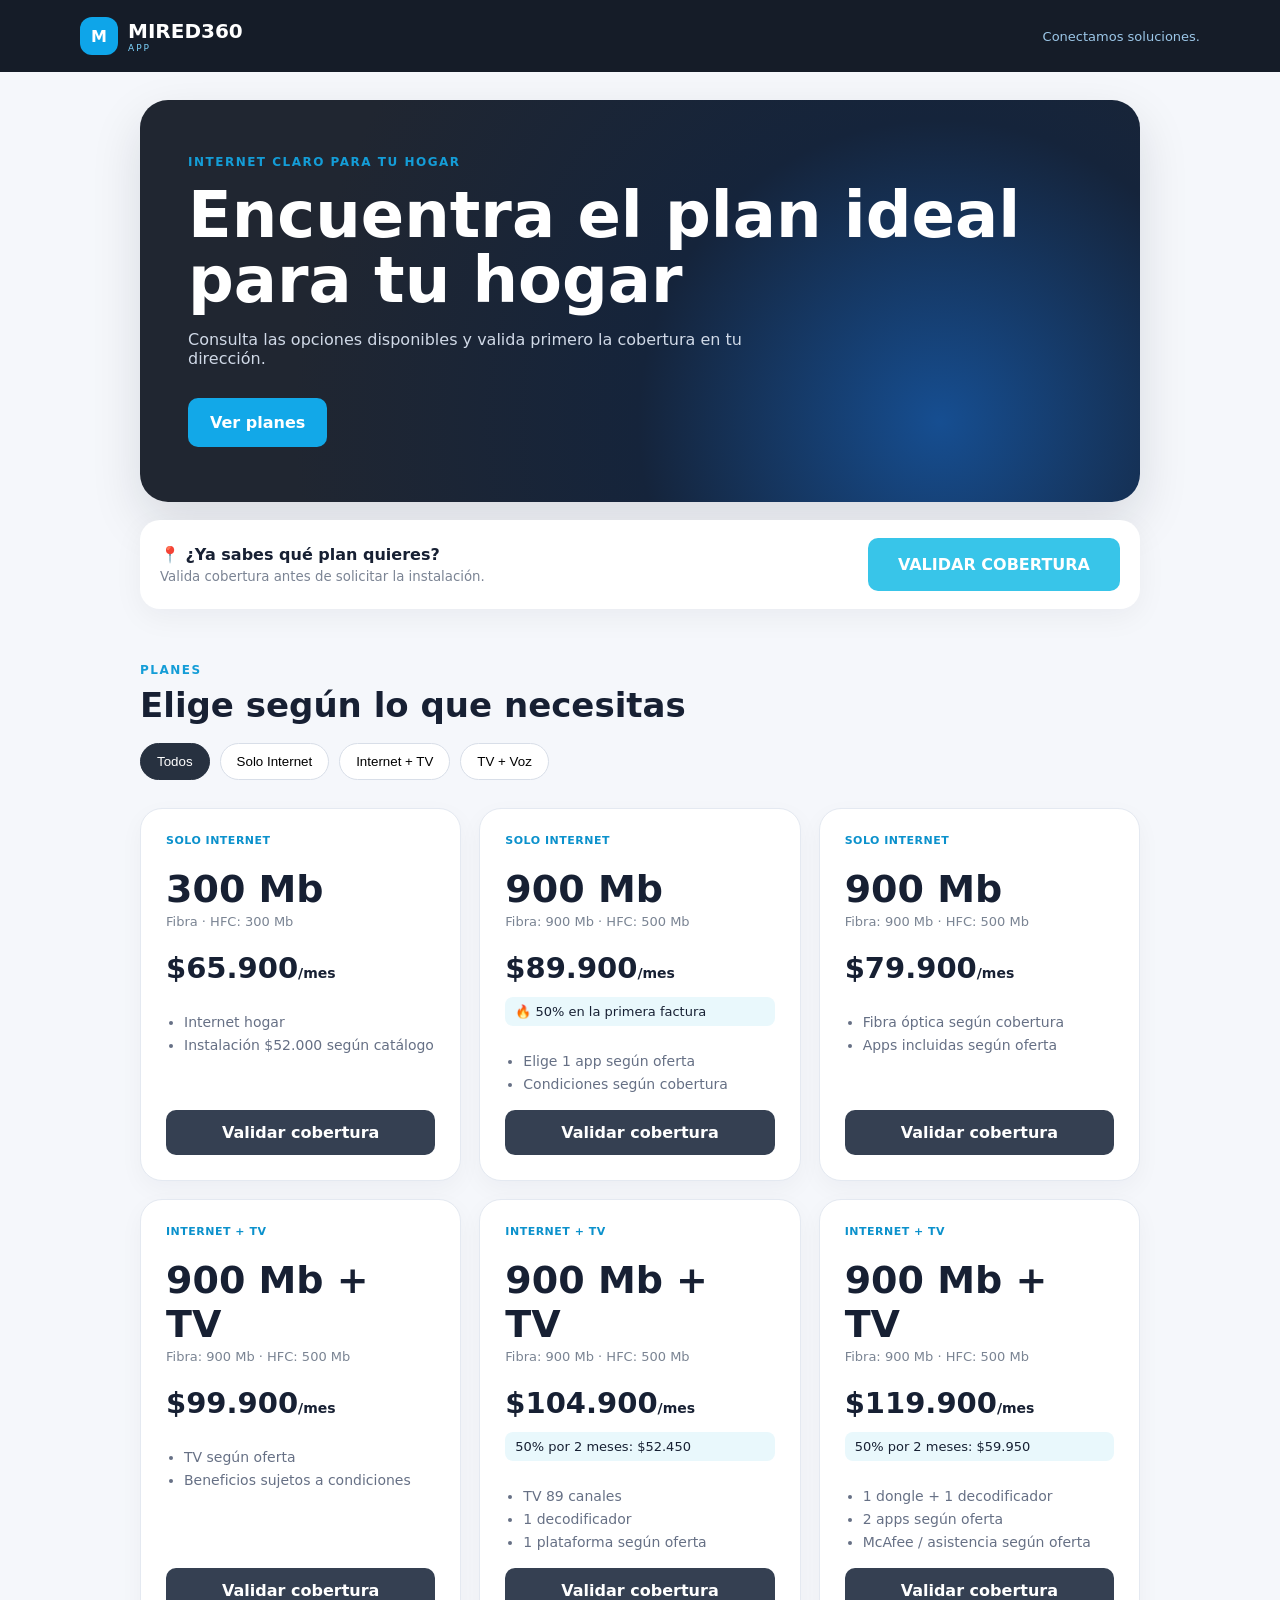
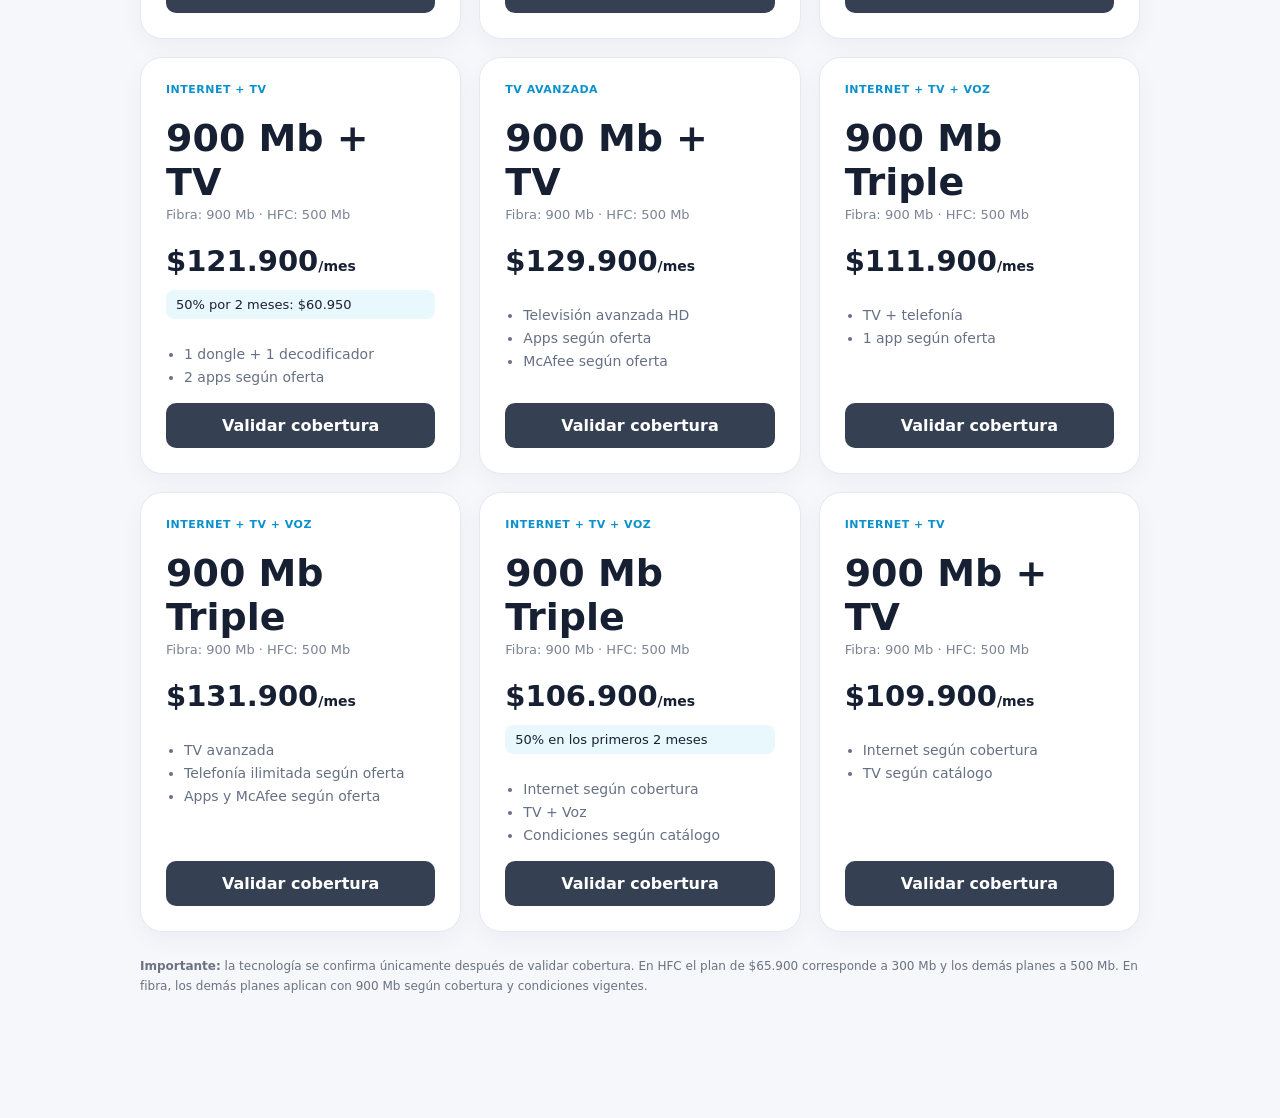
==== index.html @ b9bedb7b "Add files via upload" ====
<!doctype html>
<html lang="es">
<head>
<meta charset="utf-8">
<meta name="viewport" content="width=device-width,initial-scale=1,viewport-fit=cover">
<meta name="theme-color" content="#111827">
<title>MIRED360 APP</title>
<link rel="manifest" href="manifest.webmanifest">
<link rel="apple-touch-icon" href="icon-192.png">
<link rel="stylesheet" href="styles.css">
</head>
<body>
<header class="topbar">
  <div class="brand"><span class="logo">M</span><div><b>MIRED360</b><small>APP</small></div></div>
  <span>Conectamos soluciones.</span>
</header>

<main>
<section class="hero">
  <div class="eyebrow">INTERNET CLARO PARA TU HOGAR</div>
  <h1>Encuentra el plan ideal<br>para tu hogar</h1>
  <p>Consulta las opciones disponibles y valida primero la cobertura en tu dirección.</p>
  <a class="primary" href="#planes">Ver planes</a>
</section>

<section class="coverage">
  <div><b>📍 ¿Ya sabes qué plan quieres?</b><small>Valida cobertura antes de solicitar la instalación.</small></div>
  <a class="cyan" href="https://wa.me/573229432085?text=Hola%20MIRED360,%20quiero%20validar%20cobertura%20de%20Internet." target="_blank">VALIDAR COBERTURA</a>
</section>

<section id="planes" class="section">
  <div class="eyebrow">PLANES</div>
  <h2>Elige según lo que necesitas</h2>
  <div class="filters">
    <button class="active" data-filter="all">Todos</button>
    <button data-filter="internet">Solo Internet</button>
    <button data-filter="tv">Internet + TV</button>
    <button data-filter="triple">TV + Voz</button>
  </div>
  <div id="cards" class="cards"></div>
  <p class="note"><b>Importante:</b> la tecnología se confirma únicamente después de validar cobertura. En HFC el plan de $65.900 corresponde a 300 Mb y los demás planes a 500 Mb. En fibra, los demás planes aplican con 900 Mb según cobertura y condiciones vigentes.</p>
</section>
</main>

<div id="installBar" class="installbar hidden">
  <span>📲 Instala MIRED360 en tu celular</span>
  <button id="installBtn">Instalar APP</button>
</div>

<script src="app.js"></script>
</body>
</html>
---- styles.css ----
*{box-sizing:border-box}html{scroll-behavior:smooth}body{margin:0;font-family:Inter,system-ui,-apple-system,Segoe UI,Arial,sans-serif;background:#f5f7fb;color:#172033}
.topbar{height:72px;padding:0 max(22px,calc((100% - 1120px)/2));display:flex;align-items:center;justify-content:space-between;background:#151c28;color:#fff;position:sticky;top:0;z-index:10}
.brand{display:flex;align-items:center;gap:10px}.brand b{display:block;font-size:20px}.brand small{display:block;color:#7dd3fc;font-size:9px;letter-spacing:2px}.logo{display:grid;place-items:center;width:38px;height:38px;border-radius:12px;background:#0ea5e9;font-weight:900}
.topbar>span{font-size:13px;color:#9cc7e8}.hero{max-width:1000px;margin:28px auto 18px;padding:55px 48px;border-radius:28px;background:radial-gradient(circle at 80% 80%,#164e91 0,#15243b 35%,#202631 75%);color:#fff;box-shadow:0 20px 50px #0f172a20}
.eyebrow{font-size:12px;letter-spacing:1.5px;font-weight:900;color:#149dd7}.hero h1{font-size:clamp(38px,6vw,64px);line-height:1.02;margin:14px 0}.hero p{max-width:560px;color:#d0d9e7}.primary,.cyan,.plan a{text-decoration:none;font-weight:800;border-radius:10px;display:inline-flex;align-items:center;justify-content:center}
.primary{background:#12a8e8;color:white;padding:15px 22px;margin-top:14px}.coverage{max-width:1000px;margin:0 auto 30px;padding:18px 20px;background:#fff;border-radius:20px;display:flex;align-items:center;justify-content:space-between;box-shadow:0 8px 30px #0f172a0d}.coverage small{display:block;margin-top:5px;color:#7b8494}.cyan{background:#38c5e9;color:white;padding:17px 30px}
.section{max-width:1060px;margin:auto;padding:24px 30px 110px}.section h2{font-size:34px;margin:8px 0 18px}.filters{display:flex;gap:10px;flex-wrap:wrap;margin-bottom:28px}.filters button{border:1px solid #d8dee8;background:white;padding:10px 16px;border-radius:22px;cursor:pointer}.filters button.active{background:#273140;color:white;border-color:#273140}
.cards{display:grid;grid-template-columns:repeat(3,1fr);gap:18px}.plan{background:white;border:1px solid #e4e9f1;border-radius:22px;padding:25px;display:flex;flex-direction:column;min-height:340px;box-shadow:0 8px 25px #0f172a0a}.badge{font-size:11px;font-weight:900;color:#0b91cc;letter-spacing:.5px}.plan h3{font-size:38px;margin:20px 0 3px}.tech{color:#7a8493;font-size:13px}.price{font-size:29px;font-weight:900;margin:22px 0 12px}.price small{font-size:14px}.promo{background:#e9f8fc;border-radius:8px;padding:7px 10px;font-size:13px;margin-bottom:10px}.plan ul{padding-left:18px;color:#667085;line-height:1.65;font-size:14px;flex:1}.plan a{background:#354052;color:#fff;padding:13px;width:100%}.note{font-size:12px;color:#6b7280;line-height:1.6;margin-top:25px}
.installbar{position:fixed;left:50%;bottom:18px;transform:translateX(-50%);width:min(94%,650px);background:#111827;color:#fff;padding:12px 14px;border-radius:16px;display:flex;justify-content:space-between;align-items:center;gap:12px;box-shadow:0 15px 40px #0004;z-index:20}.installbar button{background:#12a8e8;color:white;border:0;border-radius:10px;padding:11px 16px;font-weight:800}.hidden{display:none}
@media(max-width:800px){.topbar{padding:0 16px}.topbar>span{display:none}.hero{margin:16px;border-radius:22px;padding:38px 24px}.coverage{margin:0 16px 20px;align-items:stretch;gap:15px;flex-direction:column}.section{padding:20px 16px 100px}.cards{grid-template-columns:1fr}.section h2{font-size:28px}.plan{min-height:auto}}
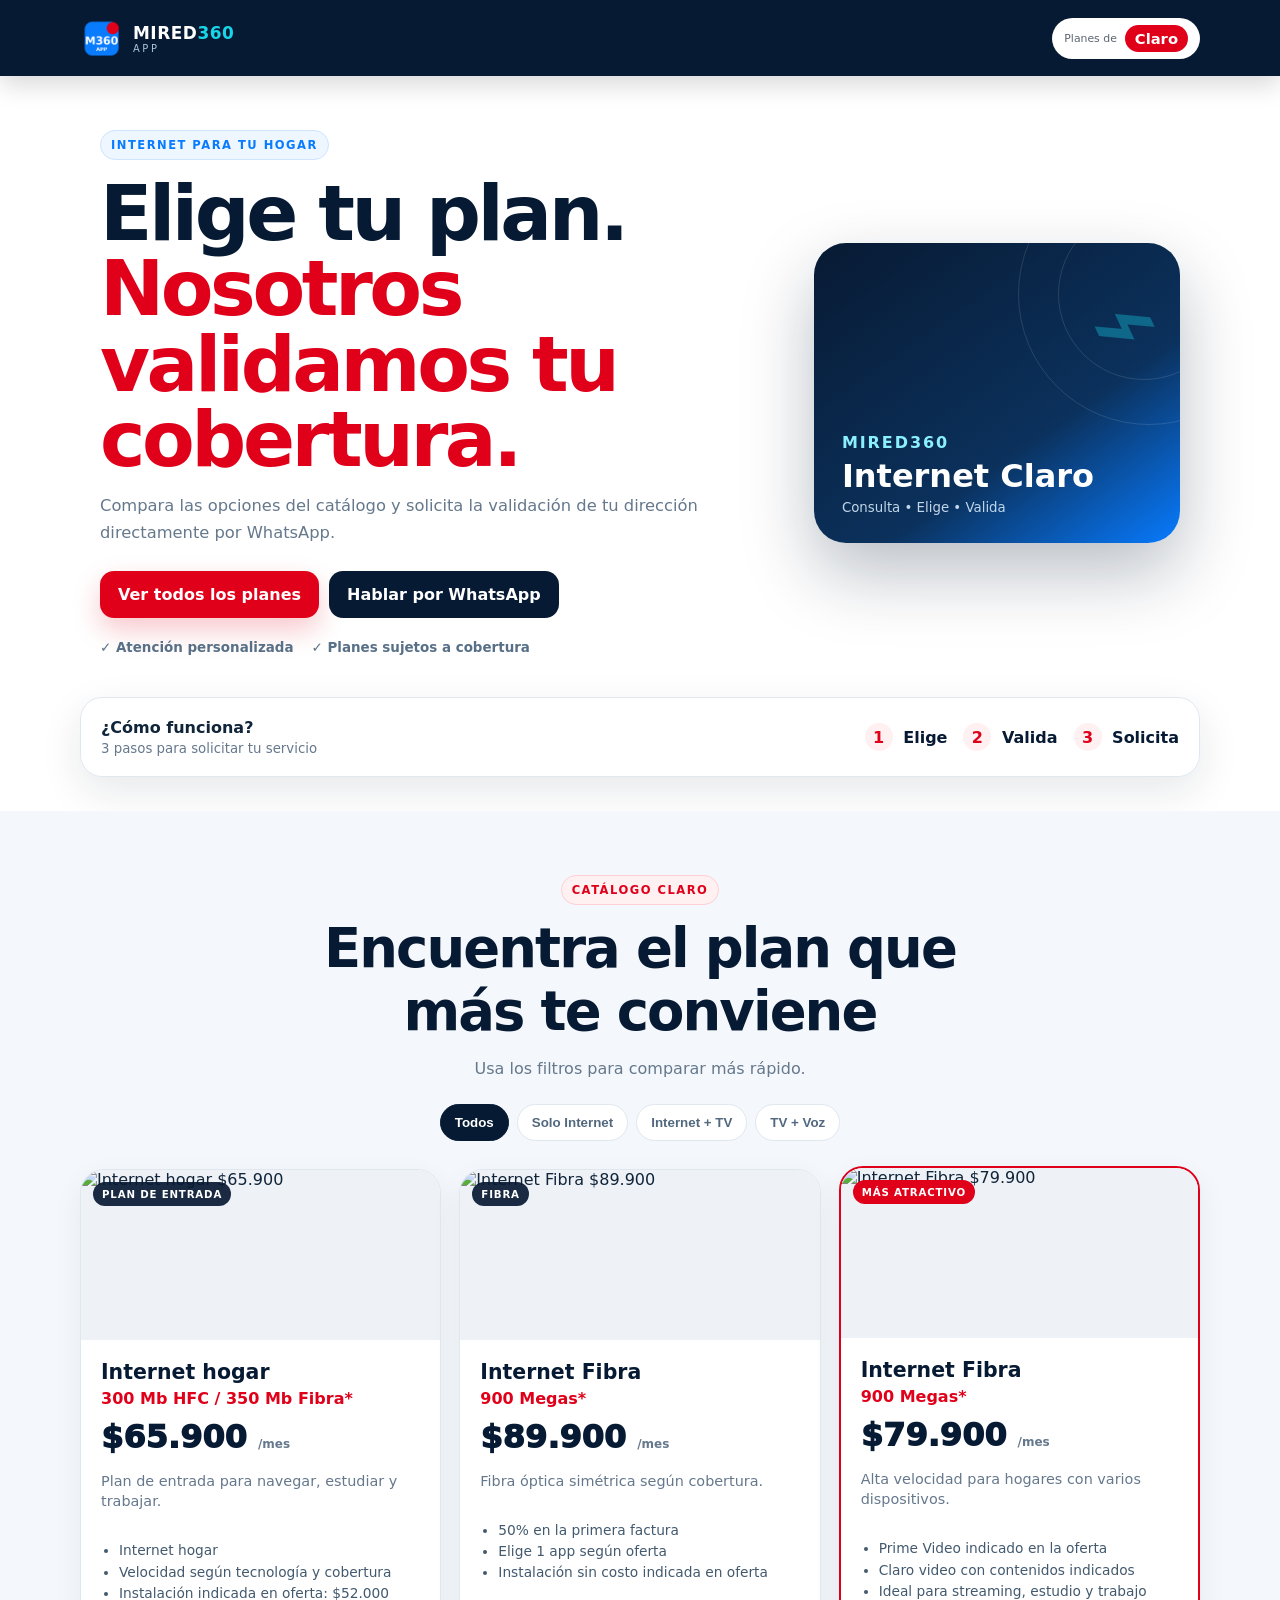
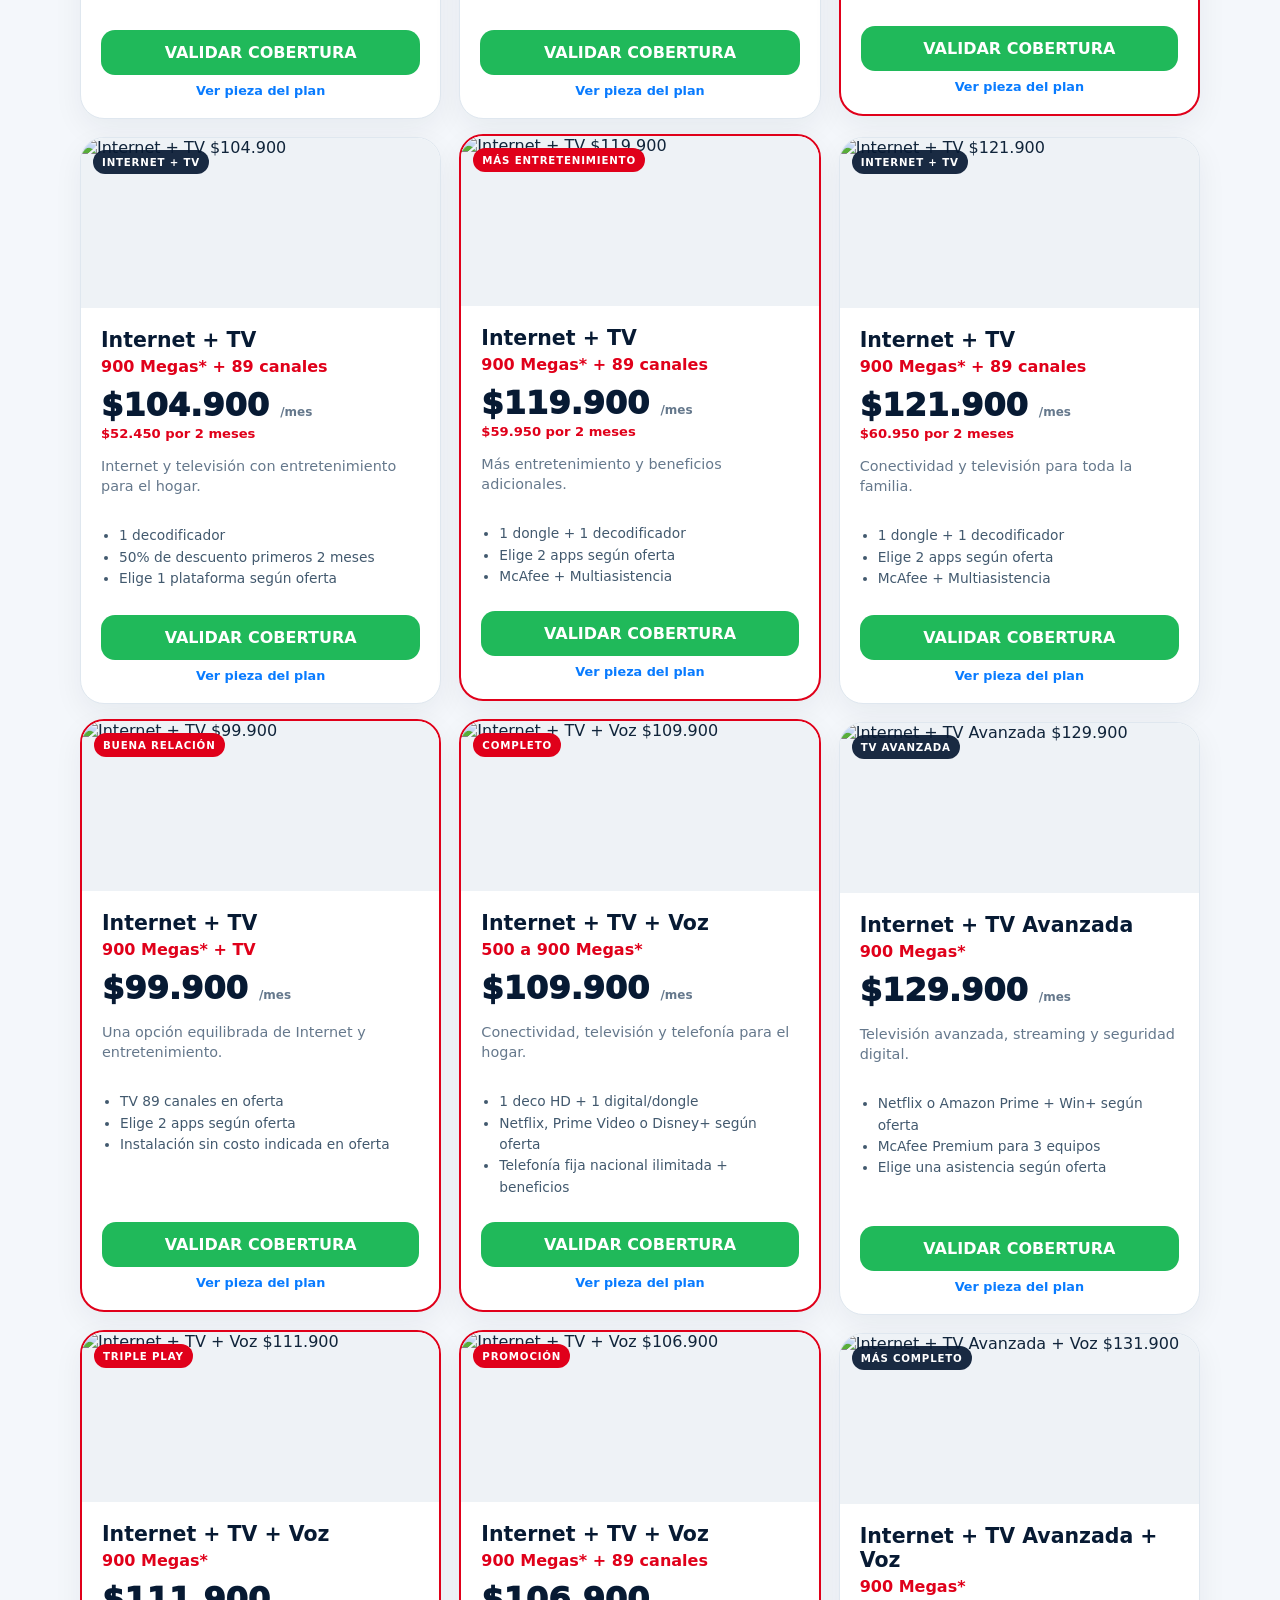
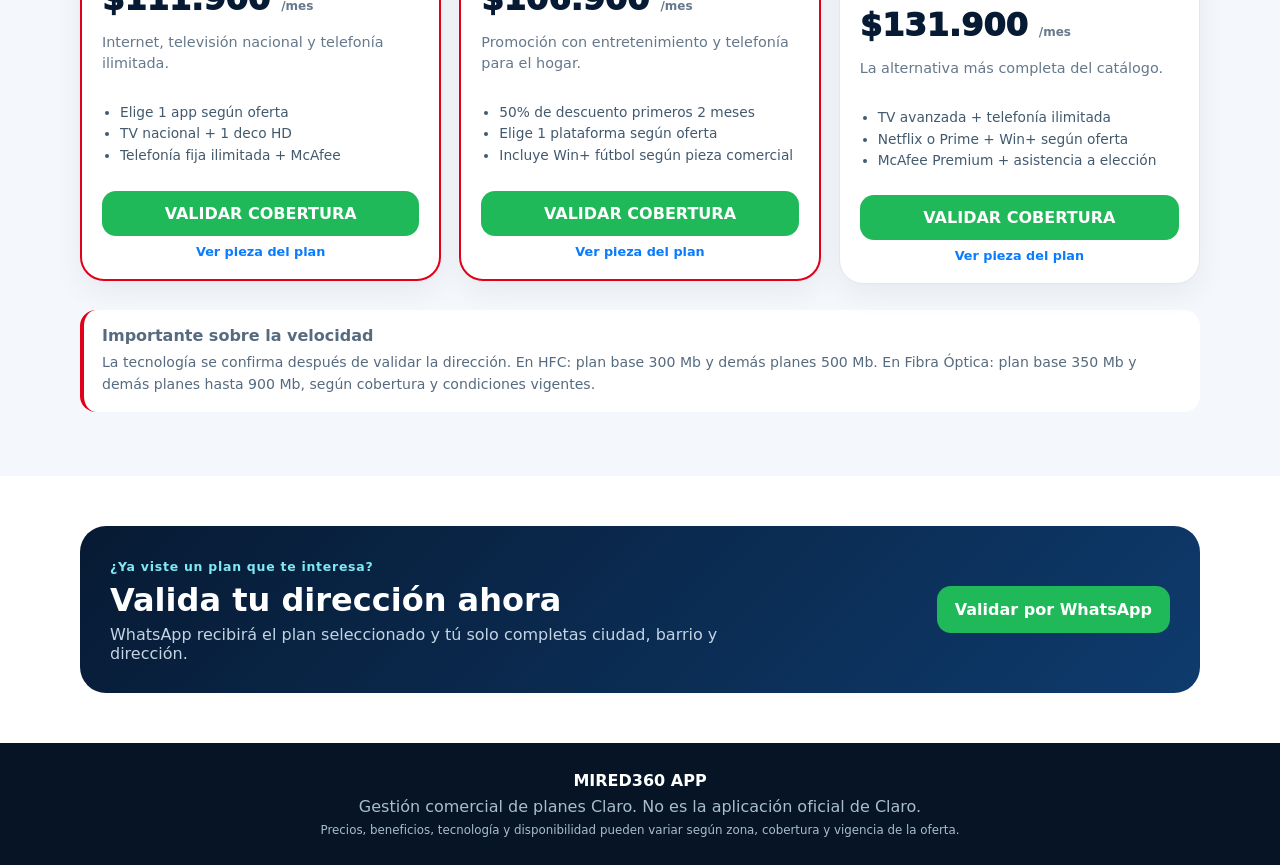
==== commit 54ab4359: "Add files via upload" ====
--- a/index.html
+++ b/index.html
@@ -1,52 +1,9 @@
 <!doctype html>
-<html lang="es">
-<head>
-<meta charset="utf-8">
-<meta name="viewport" content="width=device-width,initial-scale=1,viewport-fit=cover">
-<meta name="theme-color" content="#111827">
-<title>MIRED360 APP</title>
-<link rel="manifest" href="manifest.webmanifest">
-<link rel="apple-touch-icon" href="icon-192.png">
-<link rel="stylesheet" href="styles.css">
-</head>
-<body>
-<header class="topbar">
-  <div class="brand"><span class="logo">M</span><div><b>MIRED360</b><small>APP</small></div></div>
-  <span>Conectamos soluciones.</span>
-</header>
-
-<main>
-<section class="hero">
-  <div class="eyebrow">INTERNET CLARO PARA TU HOGAR</div>
-  <h1>Encuentra el plan ideal<br>para tu hogar</h1>
-  <p>Consulta las opciones disponibles y valida primero la cobertura en tu dirección.</p>
-  <a class="primary" href="#planes">Ver planes</a>
-</section>
-
-<section class="coverage">
-  <div><b>📍 ¿Ya sabes qué plan quieres?</b><small>Valida cobertura antes de solicitar la instalación.</small></div>
-  <a class="cyan" href="https://wa.me/573229432085?text=Hola%20MIRED360,%20quiero%20validar%20cobertura%20de%20Internet." target="_blank">VALIDAR COBERTURA</a>
-</section>
-
-<section id="planes" class="section">
-  <div class="eyebrow">PLANES</div>
-  <h2>Elige según lo que necesitas</h2>
-  <div class="filters">
-    <button class="active" data-filter="all">Todos</button>
-    <button data-filter="internet">Solo Internet</button>
-    <button data-filter="tv">Internet + TV</button>
-    <button data-filter="triple">TV + Voz</button>
-  </div>
-  <div id="cards" class="cards"></div>
-  <p class="note"><b>Importante:</b> la tecnología se confirma únicamente después de validar cobertura. En HFC el plan de $65.900 corresponde a 300 Mb y los demás planes a 500 Mb. En fibra, los demás planes aplican con 900 Mb según cobertura y condiciones vigentes.</p>
-</section>
-</main>
-
-<div id="installBar" class="installbar hidden">
-  <span>📲 Instala MIRED360 en tu celular</span>
-  <button id="installBtn">Instalar APP</button>
-</div>
-
-<script src="app.js"></script>
-</body>
-</html>+<html lang="es"><head><meta charset="utf-8"><meta name="viewport" content="width=device-width,initial-scale=1,viewport-fit=cover"><meta name="theme-color" content="#071a33"><meta name="description" content="MIRED360 App: consulta planes Claro para el hogar y valida cobertura por WhatsApp."><title>MIRED360 App | Planes Claro</title><link rel="manifest" href="manifest.webmanifest"><link rel="icon" href="icon-192.png"><link rel="apple-touch-icon" href="icon-192.png"><link rel="stylesheet" href="styles.css"></head>
+<body><header class="topbar"><div class="brand"><img src="icon-192.png" alt="MIRED360"><div><b>MIRED<span>360</span></b><small>APP</small></div></div><div class="claro-pill"><span>Planes de</span><strong>Claro</strong></div></header>
+<main><section class="hero"><div class="hero-copy"><div class="eyebrow">INTERNET PARA TU HOGAR</div><h1>Elige tu plan.<br><span>Nosotros validamos tu cobertura.</span></h1><p>Compara las opciones del catálogo y solicita la validación de tu dirección directamente por WhatsApp.</p><div class="hero-actions"><a href="#planes" class="btn primary">Ver todos los planes</a><a id="heroWa" class="btn secondary" target="_blank">Hablar por WhatsApp</a></div><div class="trust"><span>✓ Atención personalizada</span><span>✓ Planes sujetos a cobertura</span></div></div><div class="hero-card"><div class="signal">⌁</div><div><span>MIRED360</span><strong>Internet Claro</strong><small>Consulta • Elige • Valida</small></div></div></section>
+<section class="quick"><div><b>¿Cómo funciona?</b><small>3 pasos para solicitar tu servicio</small></div><div class="steps"><span><i>1</i> Elige</span><span><i>2</i> Valida</span><span><i>3</i> Solicita</span></div></section>
+<section id="planes" class="plans-section"><div class="section-head"><div class="eyebrow red">CATÁLOGO CLARO</div><h2>Encuentra el plan que más te conviene</h2><p>Usa los filtros para comparar más rápido.</p></div><div class="filters"><button class="active" data-filter="all">Todos</button><button data-filter="internet">Solo Internet</button><button data-filter="tv">Internet + TV</button><button data-filter="triple">TV + Voz</button></div><div id="cards" class="cards"></div>
+<div class="tech-note"><b>Importante sobre la velocidad</b><p>La tecnología se confirma después de validar la dirección. En HFC: plan base 300 Mb y demás planes 500 Mb. En Fibra Óptica: plan base 350 Mb y demás planes hasta 900 Mb, según cobertura y condiciones vigentes.</p></div></section>
+<section class="final-cta"><div><span>¿Ya viste un plan que te interesa?</span><h2>Valida tu dirección ahora</h2><p>WhatsApp recibirá el plan seleccionado y tú solo completas ciudad, barrio y dirección.</p></div><a id="footerWa" target="_blank" class="btn whatsapp">Validar por WhatsApp</a></section></main>
+<footer><b>MIRED360 APP</b><span>Gestión comercial de planes Claro. No es la aplicación oficial de Claro.</span><small>Precios, beneficios, tecnología y disponibilidad pueden variar según zona, cobertura y vigencia de la oferta.</small></footer><script src="app.js"></script></body></html>
--- a/styles.css
+++ b/styles.css
@@ -1,11 +1,2 @@
 
-*{box-sizing:border-box}html{scroll-behavior:smooth}body{margin:0;font-family:Inter,system-ui,-apple-system,Segoe UI,Arial,sans-serif;background:#f5f7fb;color:#172033}
-.topbar{height:72px;padding:0 max(22px,calc((100% - 1120px)/2));display:flex;align-items:center;justify-content:space-between;background:#151c28;color:#fff;position:sticky;top:0;z-index:10}
-.brand{display:flex;align-items:center;gap:10px}.brand b{display:block;font-size:20px}.brand small{display:block;color:#7dd3fc;font-size:9px;letter-spacing:2px}.logo{display:grid;place-items:center;width:38px;height:38px;border-radius:12px;background:#0ea5e9;font-weight:900}
-.topbar>span{font-size:13px;color:#9cc7e8}.hero{max-width:1000px;margin:28px auto 18px;padding:55px 48px;border-radius:28px;background:radial-gradient(circle at 80% 80%,#164e91 0,#15243b 35%,#202631 75%);color:#fff;box-shadow:0 20px 50px #0f172a20}
-.eyebrow{font-size:12px;letter-spacing:1.5px;font-weight:900;color:#149dd7}.hero h1{font-size:clamp(38px,6vw,64px);line-height:1.02;margin:14px 0}.hero p{max-width:560px;color:#d0d9e7}.primary,.cyan,.plan a{text-decoration:none;font-weight:800;border-radius:10px;display:inline-flex;align-items:center;justify-content:center}
-.primary{background:#12a8e8;color:white;padding:15px 22px;margin-top:14px}.coverage{max-width:1000px;margin:0 auto 30px;padding:18px 20px;background:#fff;border-radius:20px;display:flex;align-items:center;justify-content:space-between;box-shadow:0 8px 30px #0f172a0d}.coverage small{display:block;margin-top:5px;color:#7b8494}.cyan{background:#38c5e9;color:white;padding:17px 30px}
-.section{max-width:1060px;margin:auto;padding:24px 30px 110px}.section h2{font-size:34px;margin:8px 0 18px}.filters{display:flex;gap:10px;flex-wrap:wrap;margin-bottom:28px}.filters button{border:1px solid #d8dee8;background:white;padding:10px 16px;border-radius:22px;cursor:pointer}.filters button.active{background:#273140;color:white;border-color:#273140}
-.cards{display:grid;grid-template-columns:repeat(3,1fr);gap:18px}.plan{background:white;border:1px solid #e4e9f1;border-radius:22px;padding:25px;display:flex;flex-direction:column;min-height:340px;box-shadow:0 8px 25px #0f172a0a}.badge{font-size:11px;font-weight:900;color:#0b91cc;letter-spacing:.5px}.plan h3{font-size:38px;margin:20px 0 3px}.tech{color:#7a8493;font-size:13px}.price{font-size:29px;font-weight:900;margin:22px 0 12px}.price small{font-size:14px}.promo{background:#e9f8fc;border-radius:8px;padding:7px 10px;font-size:13px;margin-bottom:10px}.plan ul{padding-left:18px;color:#667085;line-height:1.65;font-size:14px;flex:1}.plan a{background:#354052;color:#fff;padding:13px;width:100%}.note{font-size:12px;color:#6b7280;line-height:1.6;margin-top:25px}
-.installbar{position:fixed;left:50%;bottom:18px;transform:translateX(-50%);width:min(94%,650px);background:#111827;color:#fff;padding:12px 14px;border-radius:16px;display:flex;justify-content:space-between;align-items:center;gap:12px;box-shadow:0 15px 40px #0004;z-index:20}.installbar button{background:#12a8e8;color:white;border:0;border-radius:10px;padding:11px 16px;font-weight:800}.hidden{display:none}
-@media(max-width:800px){.topbar{padding:0 16px}.topbar>span{display:none}.hero{margin:16px;border-radius:22px;padding:38px 24px}.coverage{margin:0 16px 20px;align-items:stretch;gap:15px;flex-direction:column}.section{padding:20px 16px 100px}.cards{grid-template-columns:1fr}.section h2{font-size:28px}.plan{min-height:auto}}
+:root{--navy:#071a33;--blue:#087bff;--cyan:#18d5e8;--red:#e0001a;--red2:#ff233b;--ink:#10243a;--muted:#65788c;--soft:#f4f7fb;--line:#dfe7ef;--green:#20b95a;--shadow:0 14px 40px rgba(7,26,51,.10)}*{box-sizing:border-box}html{scroll-behavior:smooth}body{margin:0;font-family:Inter,system-ui,-apple-system,Segoe UI,Roboto,Arial,sans-serif;background:#fff;color:var(--ink)}a{text-decoration:none}.topbar{height:76px;background:var(--navy);display:flex;align-items:center;justify-content:space-between;padding:0 max(18px,calc((100vw - 1120px)/2));position:sticky;top:0;z-index:20;box-shadow:0 8px 26px rgba(0,0,0,.16)}.brand{display:flex;align-items:center;gap:10px;color:#fff}.brand img{width:43px;height:43px;border-radius:12px}.brand b{font-size:1.06rem;letter-spacing:.03em}.brand b span{color:var(--cyan)}.brand small{display:block;font-size:.62rem;letter-spacing:.26em;color:#a8c4de}.claro-pill{display:flex;align-items:center;gap:8px;background:#fff;border-radius:999px;padding:7px 12px;color:#5b6570}.claro-pill span{font-size:.68rem}.claro-pill strong{background:var(--red);color:#fff;border-radius:999px;padding:5px 10px;font-size:.92rem}.hero{max-width:1120px;margin:0 auto;padding:54px 20px 42px;display:grid;grid-template-columns:1.3fr .7fr;gap:34px;align-items:center}.eyebrow{display:inline-block;color:var(--blue);font-size:.72rem;font-weight:900;letter-spacing:.13em;background:#eef6ff;border:1px solid #cee4ff;border-radius:999px;padding:7px 10px}.eyebrow.red{background:#fff0f2;color:var(--red);border-color:#ffd0d5}.hero h1{font-size:clamp(2.35rem,6vw,4.8rem);line-height:.98;margin:16px 0;color:var(--navy);letter-spacing:-.045em}.hero h1 span{color:var(--red)}.hero p{max-width:670px;color:var(--muted);font-size:1.02rem;line-height:1.65}.hero-actions{display:flex;flex-wrap:wrap;gap:10px;margin-top:24px}.btn{display:inline-flex;align-items:center;justify-content:center;border-radius:14px;padding:14px 18px;font-weight:900}.primary{background:var(--red);color:#fff;box-shadow:0 12px 28px rgba(224,0,26,.22)}.secondary{background:var(--navy);color:#fff}.trust{display:flex;gap:18px;flex-wrap:wrap;margin-top:22px;color:#587087;font-size:.84rem;font-weight:700}.hero-card{min-height:300px;border-radius:32px;background:linear-gradient(145deg,#081a33 0%,#0b315c 63%,#087bff 100%);box-shadow:0 30px 70px rgba(7,26,51,.28);padding:28px;color:#fff;display:flex;align-items:flex-end;position:relative;overflow:hidden}.hero-card:before,.hero-card:after{content:"";position:absolute;border-radius:50%;border:1px solid rgba(255,255,255,.12)}.hero-card:before{width:260px;height:260px;right:-100px;top:-80px}.hero-card:after{width:170px;height:170px;right:-50px;top:-35px}.signal{position:absolute;right:24px;top:14px;font-size:7rem;color:rgba(24,213,232,.35);transform:rotate(-25deg)}.hero-card span,.hero-card strong,.hero-card small{display:block}.hero-card span{color:#8aefff;font-weight:900;letter-spacing:.12em}.hero-card strong{font-size:2rem;margin:5px 0}.hero-card small{color:#c1d6e9}.quick{max-width:1120px;margin:0 auto 34px;padding:20px;border:1px solid var(--line);border-radius:22px;display:flex;justify-content:space-between;align-items:center;gap:18px;box-shadow:var(--shadow)}.quick b,.quick small{display:block}.quick small{color:var(--muted);margin-top:4px}.steps{display:flex;gap:16px;flex-wrap:wrap}.steps span{font-weight:850;color:var(--navy)}.steps i{font-style:normal;display:inline-grid;place-items:center;width:28px;height:28px;border-radius:50%;background:#fff0f2;color:var(--red);margin-right:5px}.plans-section{background:var(--soft);padding:64px 20px}.section-head{text-align:center;max-width:760px;margin:0 auto 26px}.section-head h2{font-size:clamp(2rem,5vw,3.4rem);margin:12px 0 8px;color:var(--navy);letter-spacing:-.035em}.section-head p{color:var(--muted)}.filters{display:flex;justify-content:center;gap:8px;flex-wrap:wrap;margin-bottom:28px}.filters button{border:1px solid var(--line);background:#fff;color:#52687e;border-radius:999px;padding:10px 14px;font-weight:850;cursor:pointer}.filters button.active{background:var(--navy);color:#fff;border-color:var(--navy)}.cards{max-width:1120px;margin:auto;display:grid;grid-template-columns:repeat(3,1fr);gap:18px}.plan-card{background:#fff;border:1px solid var(--line);border-radius:24px;overflow:hidden;box-shadow:0 10px 30px rgba(7,26,51,.06);display:flex;flex-direction:column;position:relative}.plan-card.featured{border:2px solid var(--red);transform:translateY(-3px)}.thumb{height:170px;background:#eef2f6;overflow:hidden;position:relative}.thumb img{width:100%;height:100%;object-fit:cover;object-position:center 35%}.tag{position:absolute;left:12px;top:12px;background:rgba(7,26,51,.92);color:#fff;border-radius:999px;padding:6px 9px;font-size:.64rem;font-weight:900;letter-spacing:.08em}.plan-card.featured .tag{background:var(--red)}.body{padding:20px;display:flex;flex-direction:column;flex:1}.body h3{font-size:1.28rem;margin:0;color:var(--navy)}.speed{color:var(--red);font-weight:900;margin:5px 0}.price{font-size:2rem;font-weight:950;color:var(--navy);margin-top:5px}.price small{font-size:.75rem;color:var(--muted);font-weight:700}.promo{display:inline-block;color:var(--red);font-weight:900;font-size:.82rem;margin-top:2px}.desc{color:var(--muted);font-size:.9rem;line-height:1.45}.benefits{padding-left:18px;color:#42596e;font-size:.86rem;line-height:1.55;flex:1}.wa{margin-top:10px;background:var(--green);color:#fff;border-radius:14px;padding:13px 14px;text-align:center;font-weight:900}.details{margin-top:8px;color:var(--blue);font-weight:800;font-size:.8rem;text-align:center}.tech-note{max-width:1120px;margin:26px auto 0;background:#fff;border-left:4px solid var(--red);border-radius:16px;padding:16px 18px;color:#566b7f}.tech-note p{margin:7px 0 0;line-height:1.55;font-size:.88rem}.final-cta{max-width:1120px;margin:50px auto;padding:30px;background:linear-gradient(135deg,#071a33,#0e3b6d);color:#fff;border-radius:26px;display:flex;align-items:center;justify-content:space-between;gap:25px}.final-cta span{color:#7feaf4;font-weight:900;font-size:.78rem;letter-spacing:.06em}.final-cta h2{margin:6px 0;font-size:2rem}.final-cta p{margin:0;color:#c3d4e4;max-width:650px}.whatsapp{background:var(--green);color:#fff;white-space:nowrap}footer{background:#061426;color:#fff;padding:28px 20px;text-align:center;display:grid;gap:7px}footer span,footer small{color:#a9bdd0}footer small{font-size:.74rem}@media(max-width:850px){.hero{grid-template-columns:1fr;padding-top:34px}.hero-card{min-height:220px}.cards{grid-template-columns:repeat(2,1fr)}.quick,.final-cta{margin-left:16px;margin-right:16px}}@media(max-width:600px){.topbar{height:68px;padding:0 14px}.claro-pill span{display:none}.hero{padding:30px 16px 24px}.hero h1{font-size:2.65rem}.hero-card{min-height:190px;border-radius:24px}.quick{flex-direction:column;align-items:flex-start}.plans-section{padding:50px 14px}.cards{grid-template-columns:1fr}.plan-card.featured{transform:none}.thumb{height:155px}.final-cta{flex-direction:column;align-items:flex-start;margin:34px 14px;padding:24px}.final-cta .btn{width:100%}.hero-actions .btn{width:100%}.trust{gap:10px}.steps{gap:10px}.steps span{font-size:.82rem}}
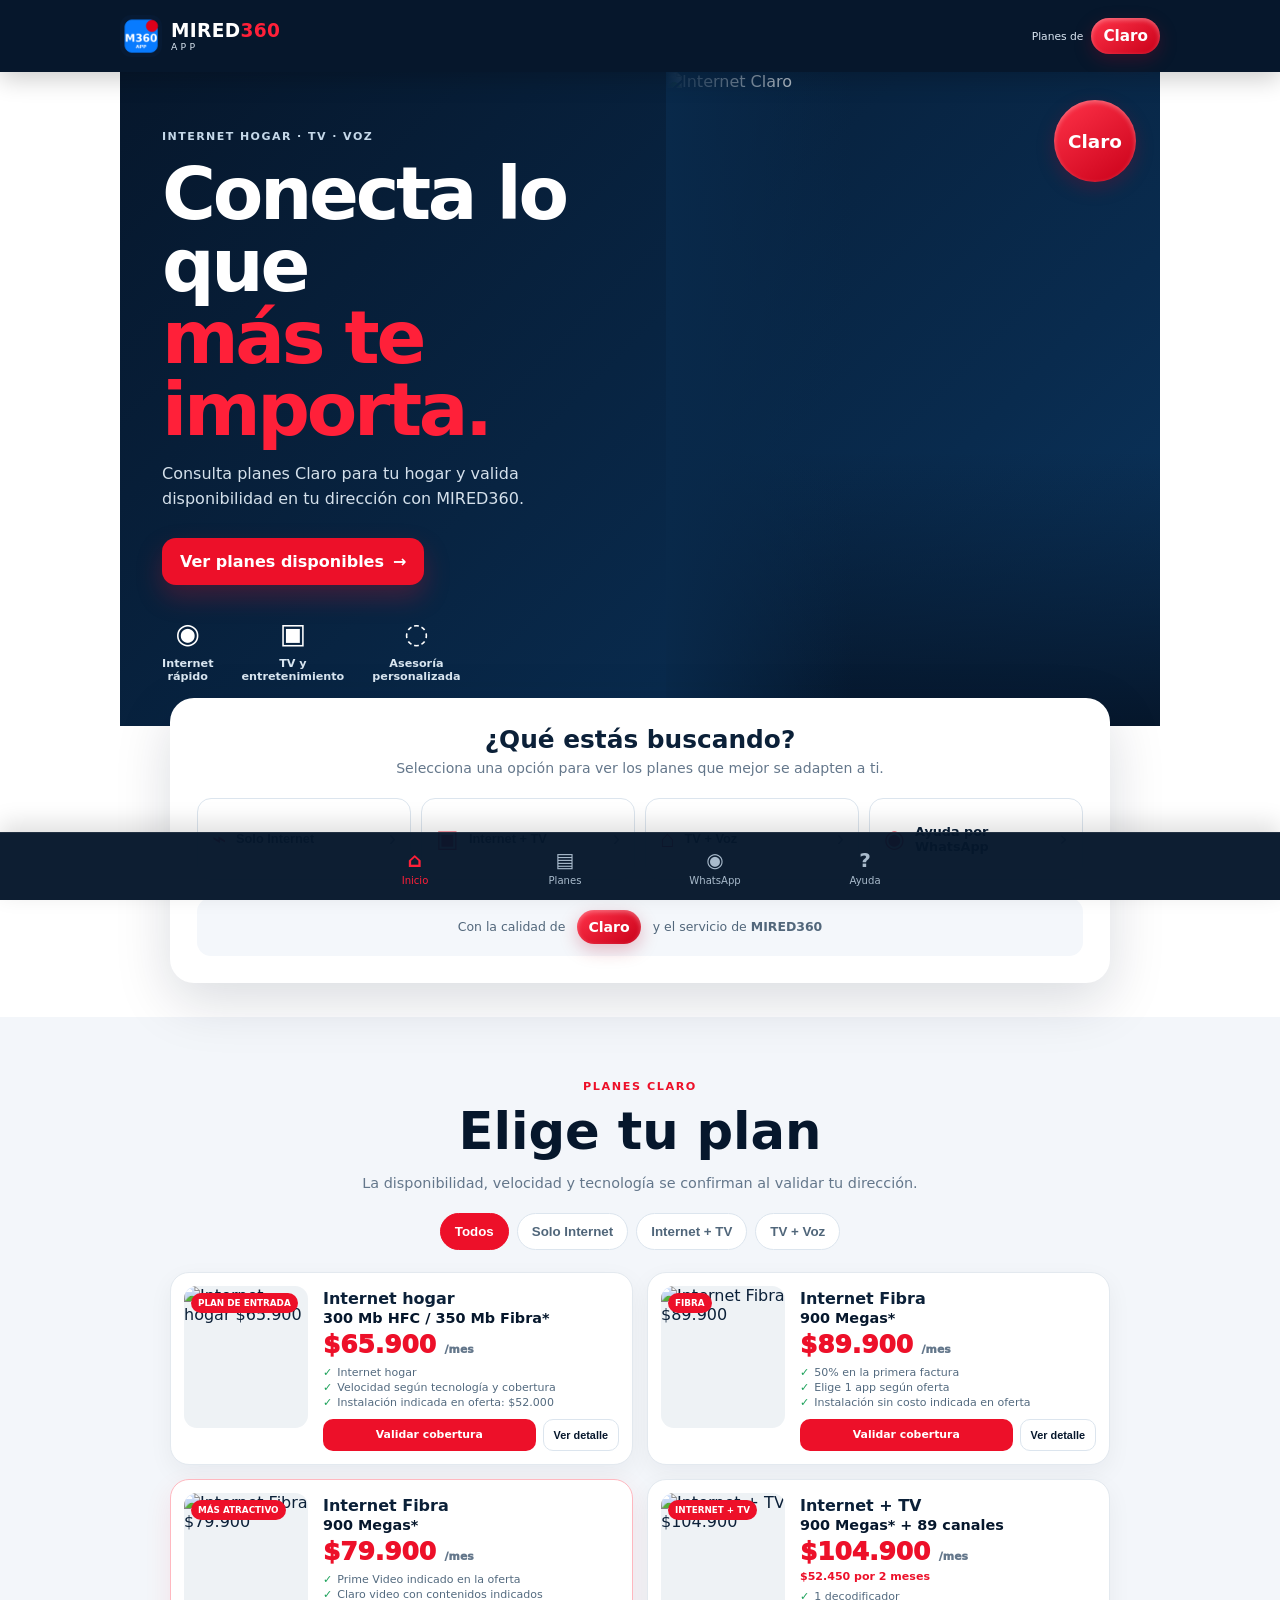
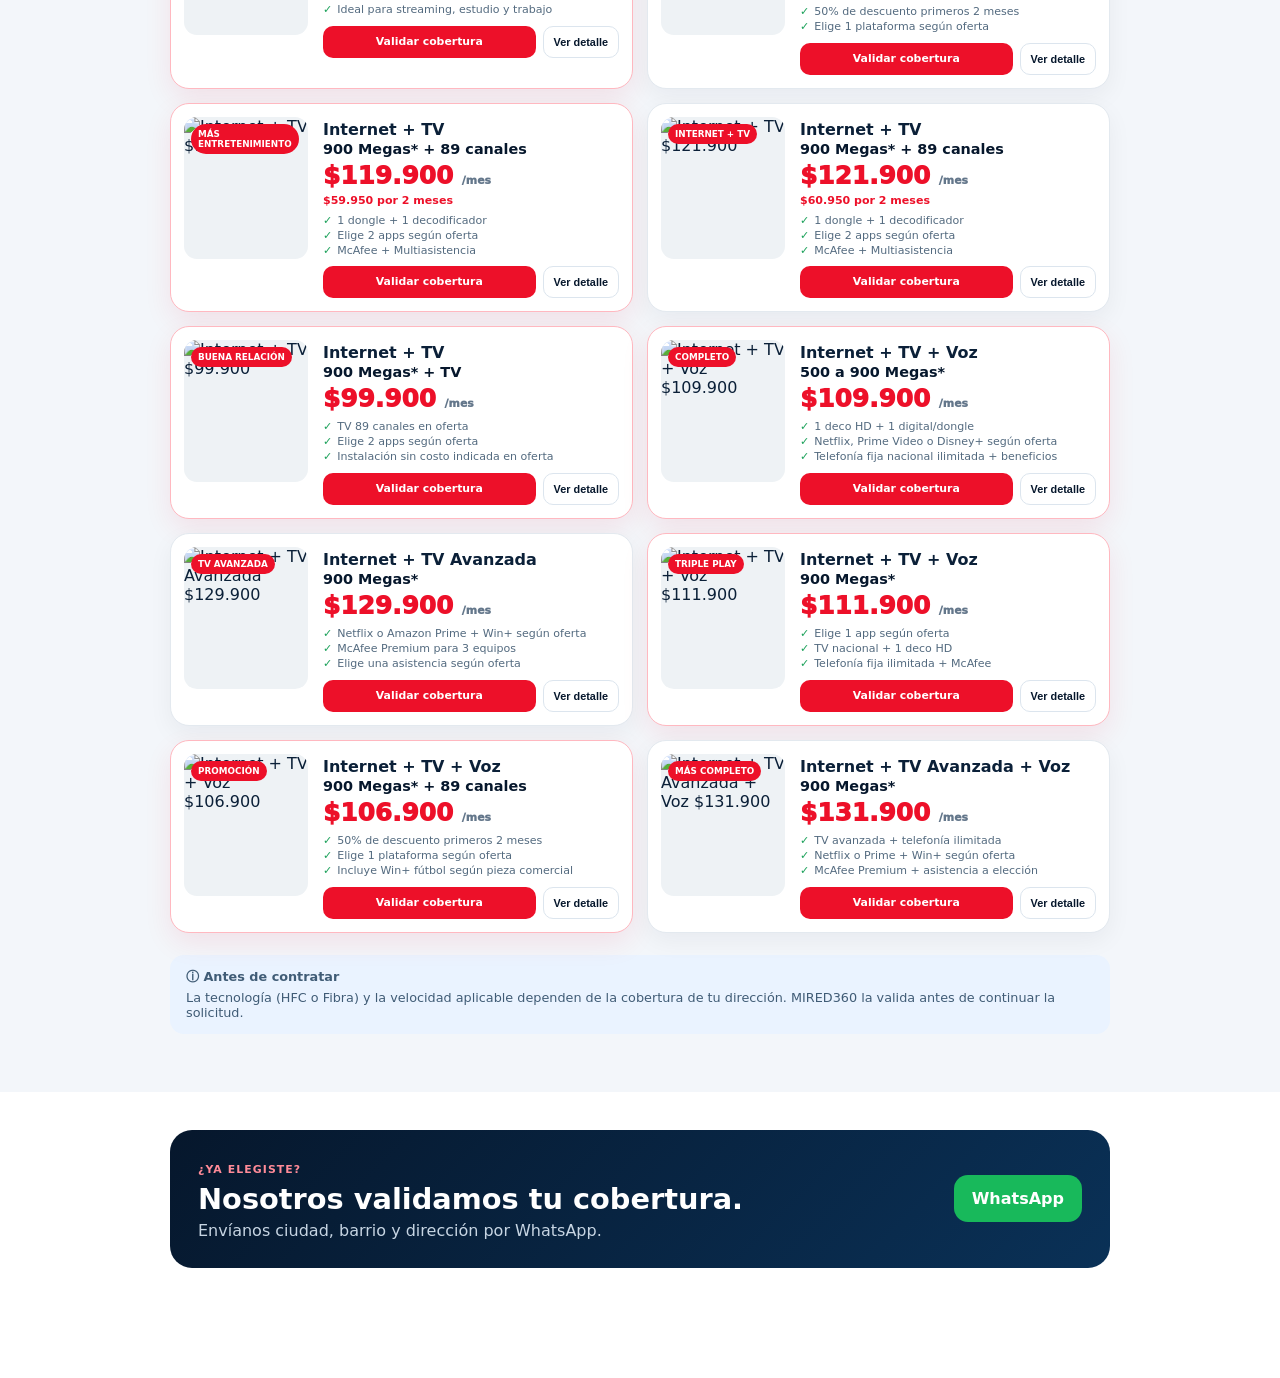
==== commit 84db636b: "Add files via upload" ====
--- a/index.html
+++ b/index.html
@@ -1,9 +1,11 @@
-<!doctype html>
-<html lang="es"><head><meta charset="utf-8"><meta name="viewport" content="width=device-width,initial-scale=1,viewport-fit=cover"><meta name="theme-color" content="#071a33"><meta name="description" content="MIRED360 App: consulta planes Claro para el hogar y valida cobertura por WhatsApp."><title>MIRED360 App | Planes Claro</title><link rel="manifest" href="manifest.webmanifest"><link rel="icon" href="icon-192.png"><link rel="apple-touch-icon" href="icon-192.png"><link rel="stylesheet" href="styles.css"></head>
-<body><header class="topbar"><div class="brand"><img src="icon-192.png" alt="MIRED360"><div><b>MIRED<span>360</span></b><small>APP</small></div></div><div class="claro-pill"><span>Planes de</span><strong>Claro</strong></div></header>
-<main><section class="hero"><div class="hero-copy"><div class="eyebrow">INTERNET PARA TU HOGAR</div><h1>Elige tu plan.<br><span>Nosotros validamos tu cobertura.</span></h1><p>Compara las opciones del catálogo y solicita la validación de tu dirección directamente por WhatsApp.</p><div class="hero-actions"><a href="#planes" class="btn primary">Ver todos los planes</a><a id="heroWa" class="btn secondary" target="_blank">Hablar por WhatsApp</a></div><div class="trust"><span>✓ Atención personalizada</span><span>✓ Planes sujetos a cobertura</span></div></div><div class="hero-card"><div class="signal">⌁</div><div><span>MIRED360</span><strong>Internet Claro</strong><small>Consulta • Elige • Valida</small></div></div></section>
-<section class="quick"><div><b>¿Cómo funciona?</b><small>3 pasos para solicitar tu servicio</small></div><div class="steps"><span><i>1</i> Elige</span><span><i>2</i> Valida</span><span><i>3</i> Solicita</span></div></section>
-<section id="planes" class="plans-section"><div class="section-head"><div class="eyebrow red">CATÁLOGO CLARO</div><h2>Encuentra el plan que más te conviene</h2><p>Usa los filtros para comparar más rápido.</p></div><div class="filters"><button class="active" data-filter="all">Todos</button><button data-filter="internet">Solo Internet</button><button data-filter="tv">Internet + TV</button><button data-filter="triple">TV + Voz</button></div><div id="cards" class="cards"></div>
-<div class="tech-note"><b>Importante sobre la velocidad</b><p>La tecnología se confirma después de validar la dirección. En HFC: plan base 300 Mb y demás planes 500 Mb. En Fibra Óptica: plan base 350 Mb y demás planes hasta 900 Mb, según cobertura y condiciones vigentes.</p></div></section>
-<section class="final-cta"><div><span>¿Ya viste un plan que te interesa?</span><h2>Valida tu dirección ahora</h2><p>WhatsApp recibirá el plan seleccionado y tú solo completas ciudad, barrio y dirección.</p></div><a id="footerWa" target="_blank" class="btn whatsapp">Validar por WhatsApp</a></section></main>
-<footer><b>MIRED360 APP</b><span>Gestión comercial de planes Claro. No es la aplicación oficial de Claro.</span><small>Precios, beneficios, tecnología y disponibilidad pueden variar según zona, cobertura y vigencia de la oferta.</small></footer><script src="app.js"></script></body></html>+<!doctype html><html lang="es"><head><meta charset="utf-8"><meta name="viewport" content="width=device-width,initial-scale=1,viewport-fit=cover"><meta name="theme-color" content="#06172c"><title>MIRED360 APP · Planes Claro</title><link rel="manifest" href="manifest.webmanifest"><link rel="apple-touch-icon" href="icon-192.png"><link rel="stylesheet" href="styles.css"></head><body>
+<header class="topbar"><div class="brand"><img src="icon-192.png" alt="MIRED360"><div><b>MIRED<span>360</span></b><small>APP</small></div></div><div class="claro-lockup"><small>Planes de</small><strong>Claro</strong></div></header>
+<main>
+<section id="inicio" class="hero"><div class="hero-copy"><div class="eyebrow">INTERNET HOGAR · TV · VOZ</div><h1>Conecta lo que<br><span>más te importa.</span></h1><p>Consulta planes Claro para tu hogar y valida disponibilidad en tu dirección con MIRED360.</p><a class="cta red" href="#planes">Ver planes disponibles <b>→</b></a><div class="hero-icons"><span>◉<small>Internet<br>rápido</small></span><span>▣<small>TV y<br>entretenimiento</small></span><span>◌<small>Asesoría<br>personalizada</small></span></div></div><div class="hero-art"><img src="assets/plans/plan-5.webp" alt="Internet Claro"><div class="claro-bubble">Claro</div></div></section>
+<section class="chooser"><h2>¿Qué estás buscando?</h2><p>Selecciona una opción para ver los planes que mejor se adapten a ti.</p><div class="choice-grid"><button data-jump="internet"><i>⌁</i><b>Solo Internet</b><span>›</span></button><button data-jump="tv"><i>▣</i><b>Internet + TV</b><span>›</span></button><button data-jump="triple"><i>⌂</i><b>TV + Voz</b><span>›</span></button><a id="heroWa"><i>◉</i><b>Ayuda por WhatsApp</b><span>›</span></a></div><div class="quality"><span>Con la calidad de</span><strong>Claro</strong><span>y el servicio de <b>MIRED360</b></span></div></section>
+<section id="planes" class="plans-section"><div class="section-head"><span>PLANES CLARO</span><h2>Elige tu plan</h2><p>La disponibilidad, velocidad y tecnología se confirman al validar tu dirección.</p></div><div class="filters"><button class="active" data-filter="all">Todos</button><button data-filter="internet">Solo Internet</button><button data-filter="tv">Internet + TV</button><button data-filter="triple">TV + Voz</button></div><div id="cards" class="cards"></div><div class="tech-note"><b>ⓘ Antes de contratar</b><p>La tecnología (HFC o Fibra) y la velocidad aplicable dependen de la cobertura de tu dirección. MIRED360 la valida antes de continuar la solicitud.</p></div></section>
+<section id="ayuda" class="final-cta"><div><span>¿YA ELEGISTE?</span><h2>Nosotros validamos tu cobertura.</h2><p>Envíanos ciudad, barrio y dirección por WhatsApp.</p></div><a id="footerWa" class="cta whatsapp" target="_blank">WhatsApp</a></section>
+</main>
+<nav class="bottom-nav"><a href="#inicio" class="active"><b>⌂</b><span>Inicio</span></a><a href="#planes"><b>▤</b><span>Planes</span></a><a id="navWa" href="#ayuda"><b>◉</b><span>WhatsApp</span></a><a href="#ayuda"><b>?</b><span>Ayuda</span></a></nav>
+<div id="planModal" class="modal" aria-hidden="true"><div class="modal-card"><button class="close" aria-label="Cerrar">×</button><div id="modalContent"></div></div></div>
+<script src="app.js"></script></body></html>
--- a/styles.css
+++ b/styles.css
@@ -1,2 +1 @@
-
-:root{--navy:#071a33;--blue:#087bff;--cyan:#18d5e8;--red:#e0001a;--red2:#ff233b;--ink:#10243a;--muted:#65788c;--soft:#f4f7fb;--line:#dfe7ef;--green:#20b95a;--shadow:0 14px 40px rgba(7,26,51,.10)}*{box-sizing:border-box}html{scroll-behavior:smooth}body{margin:0;font-family:Inter,system-ui,-apple-system,Segoe UI,Roboto,Arial,sans-serif;background:#fff;color:var(--ink)}a{text-decoration:none}.topbar{height:76px;background:var(--navy);display:flex;align-items:center;justify-content:space-between;padding:0 max(18px,calc((100vw - 1120px)/2));position:sticky;top:0;z-index:20;box-shadow:0 8px 26px rgba(0,0,0,.16)}.brand{display:flex;align-items:center;gap:10px;color:#fff}.brand img{width:43px;height:43px;border-radius:12px}.brand b{font-size:1.06rem;letter-spacing:.03em}.brand b span{color:var(--cyan)}.brand small{display:block;font-size:.62rem;letter-spacing:.26em;color:#a8c4de}.claro-pill{display:flex;align-items:center;gap:8px;background:#fff;border-radius:999px;padding:7px 12px;color:#5b6570}.claro-pill span{font-size:.68rem}.claro-pill strong{background:var(--red);color:#fff;border-radius:999px;padding:5px 10px;font-size:.92rem}.hero{max-width:1120px;margin:0 auto;padding:54px 20px 42px;display:grid;grid-template-columns:1.3fr .7fr;gap:34px;align-items:center}.eyebrow{display:inline-block;color:var(--blue);font-size:.72rem;font-weight:900;letter-spacing:.13em;background:#eef6ff;border:1px solid #cee4ff;border-radius:999px;padding:7px 10px}.eyebrow.red{background:#fff0f2;color:var(--red);border-color:#ffd0d5}.hero h1{font-size:clamp(2.35rem,6vw,4.8rem);line-height:.98;margin:16px 0;color:var(--navy);letter-spacing:-.045em}.hero h1 span{color:var(--red)}.hero p{max-width:670px;color:var(--muted);font-size:1.02rem;line-height:1.65}.hero-actions{display:flex;flex-wrap:wrap;gap:10px;margin-top:24px}.btn{display:inline-flex;align-items:center;justify-content:center;border-radius:14px;padding:14px 18px;font-weight:900}.primary{background:var(--red);color:#fff;box-shadow:0 12px 28px rgba(224,0,26,.22)}.secondary{background:var(--navy);color:#fff}.trust{display:flex;gap:18px;flex-wrap:wrap;margin-top:22px;color:#587087;font-size:.84rem;font-weight:700}.hero-card{min-height:300px;border-radius:32px;background:linear-gradient(145deg,#081a33 0%,#0b315c 63%,#087bff 100%);box-shadow:0 30px 70px rgba(7,26,51,.28);padding:28px;color:#fff;display:flex;align-items:flex-end;position:relative;overflow:hidden}.hero-card:before,.hero-card:after{content:"";position:absolute;border-radius:50%;border:1px solid rgba(255,255,255,.12)}.hero-card:before{width:260px;height:260px;right:-100px;top:-80px}.hero-card:after{width:170px;height:170px;right:-50px;top:-35px}.signal{position:absolute;right:24px;top:14px;font-size:7rem;color:rgba(24,213,232,.35);transform:rotate(-25deg)}.hero-card span,.hero-card strong,.hero-card small{display:block}.hero-card span{color:#8aefff;font-weight:900;letter-spacing:.12em}.hero-card strong{font-size:2rem;margin:5px 0}.hero-card small{color:#c1d6e9}.quick{max-width:1120px;margin:0 auto 34px;padding:20px;border:1px solid var(--line);border-radius:22px;display:flex;justify-content:space-between;align-items:center;gap:18px;box-shadow:var(--shadow)}.quick b,.quick small{display:block}.quick small{color:var(--muted);margin-top:4px}.steps{display:flex;gap:16px;flex-wrap:wrap}.steps span{font-weight:850;color:var(--navy)}.steps i{font-style:normal;display:inline-grid;place-items:center;width:28px;height:28px;border-radius:50%;background:#fff0f2;color:var(--red);margin-right:5px}.plans-section{background:var(--soft);padding:64px 20px}.section-head{text-align:center;max-width:760px;margin:0 auto 26px}.section-head h2{font-size:clamp(2rem,5vw,3.4rem);margin:12px 0 8px;color:var(--navy);letter-spacing:-.035em}.section-head p{color:var(--muted)}.filters{display:flex;justify-content:center;gap:8px;flex-wrap:wrap;margin-bottom:28px}.filters button{border:1px solid var(--line);background:#fff;color:#52687e;border-radius:999px;padding:10px 14px;font-weight:850;cursor:pointer}.filters button.active{background:var(--navy);color:#fff;border-color:var(--navy)}.cards{max-width:1120px;margin:auto;display:grid;grid-template-columns:repeat(3,1fr);gap:18px}.plan-card{background:#fff;border:1px solid var(--line);border-radius:24px;overflow:hidden;box-shadow:0 10px 30px rgba(7,26,51,.06);display:flex;flex-direction:column;position:relative}.plan-card.featured{border:2px solid var(--red);transform:translateY(-3px)}.thumb{height:170px;background:#eef2f6;overflow:hidden;position:relative}.thumb img{width:100%;height:100%;object-fit:cover;object-position:center 35%}.tag{position:absolute;left:12px;top:12px;background:rgba(7,26,51,.92);color:#fff;border-radius:999px;padding:6px 9px;font-size:.64rem;font-weight:900;letter-spacing:.08em}.plan-card.featured .tag{background:var(--red)}.body{padding:20px;display:flex;flex-direction:column;flex:1}.body h3{font-size:1.28rem;margin:0;color:var(--navy)}.speed{color:var(--red);font-weight:900;margin:5px 0}.price{font-size:2rem;font-weight:950;color:var(--navy);margin-top:5px}.price small{font-size:.75rem;color:var(--muted);font-weight:700}.promo{display:inline-block;color:var(--red);font-weight:900;font-size:.82rem;margin-top:2px}.desc{color:var(--muted);font-size:.9rem;line-height:1.45}.benefits{padding-left:18px;color:#42596e;font-size:.86rem;line-height:1.55;flex:1}.wa{margin-top:10px;background:var(--green);color:#fff;border-radius:14px;padding:13px 14px;text-align:center;font-weight:900}.details{margin-top:8px;color:var(--blue);font-weight:800;font-size:.8rem;text-align:center}.tech-note{max-width:1120px;margin:26px auto 0;background:#fff;border-left:4px solid var(--red);border-radius:16px;padding:16px 18px;color:#566b7f}.tech-note p{margin:7px 0 0;line-height:1.55;font-size:.88rem}.final-cta{max-width:1120px;margin:50px auto;padding:30px;background:linear-gradient(135deg,#071a33,#0e3b6d);color:#fff;border-radius:26px;display:flex;align-items:center;justify-content:space-between;gap:25px}.final-cta span{color:#7feaf4;font-weight:900;font-size:.78rem;letter-spacing:.06em}.final-cta h2{margin:6px 0;font-size:2rem}.final-cta p{margin:0;color:#c3d4e4;max-width:650px}.whatsapp{background:var(--green);color:#fff;white-space:nowrap}footer{background:#061426;color:#fff;padding:28px 20px;text-align:center;display:grid;gap:7px}footer span,footer small{color:#a9bdd0}footer small{font-size:.74rem}@media(max-width:850px){.hero{grid-template-columns:1fr;padding-top:34px}.hero-card{min-height:220px}.cards{grid-template-columns:repeat(2,1fr)}.quick,.final-cta{margin-left:16px;margin-right:16px}}@media(max-width:600px){.topbar{height:68px;padding:0 14px}.claro-pill span{display:none}.hero{padding:30px 16px 24px}.hero h1{font-size:2.65rem}.hero-card{min-height:190px;border-radius:24px}.quick{flex-direction:column;align-items:flex-start}.plans-section{padding:50px 14px}.cards{grid-template-columns:1fr}.plan-card.featured{transform:none}.thumb{height:155px}.final-cta{flex-direction:column;align-items:flex-start;margin:34px 14px;padding:24px}.final-cta .btn{width:100%}.hero-actions .btn{width:100%}.trust{gap:10px}.steps{gap:10px}.steps span{font-size:.82rem}}
+:root{--navy:#06172c;--navy2:#0a294a;--red:#ed1029;--red2:#ff2039;--white:#fff;--ink:#0b2038;--muted:#64778b;--soft:#f3f6fa;--line:#dce5ee;--green:#18b95b;--shadow:0 16px 44px rgba(4,25,48,.12)}*{box-sizing:border-box}html{scroll-behavior:smooth}body{margin:0;font-family:Inter,system-ui,-apple-system,Segoe UI,Roboto,Arial,sans-serif;color:var(--ink);background:#fff;padding-bottom:72px}a{text-decoration:none;color:inherit}.topbar{height:72px;background:var(--navy);display:flex;align-items:center;justify-content:space-between;padding:0 max(16px,calc((100vw - 1040px)/2));position:sticky;top:0;z-index:50;box-shadow:0 7px 24px #0003}.brand{display:flex;align-items:center;gap:9px;color:#fff}.brand img{width:42px;height:42px;border-radius:11px}.brand b{font-size:1.16rem;letter-spacing:.02em}.brand b span{color:var(--red2)}.brand small{display:block;font-size:.58rem;letter-spacing:.35em;color:#d7e3ef}.claro-lockup{display:flex;align-items:center;gap:8px;color:#dce8f4}.claro-lockup small{font-size:.67rem}.claro-lockup strong,.claro-bubble,.quality strong{background:linear-gradient(145deg,#ff3349,#c90019);color:#fff;border-radius:999px;box-shadow:inset 0 2px 5px #ffffff55,0 6px 18px #b0002540}.claro-lockup strong{padding:9px 12px;font-size:.95rem}.hero{background:linear-gradient(135deg,#06172c 0%,#092b4e 72%,#0b355e 100%);color:#fff;display:grid;grid-template-columns:1.05fr .95fr;max-width:1040px;margin:0 auto;min-height:470px;overflow:hidden}.hero-copy{padding:58px 42px 42px;position:relative;z-index:2}.eyebrow{font-size:.69rem;letter-spacing:.13em;color:#c5d8e9;font-weight:850}.hero h1{font-size:clamp(2.55rem,6vw,4.6rem);line-height:.98;margin:15px 0 14px;letter-spacing:-.045em}.hero h1 span{color:var(--red2)}.hero p{color:#d4e0eb;line-height:1.55;max-width:520px}.cta{display:inline-flex;align-items:center;justify-content:center;gap:9px;border-radius:14px;padding:14px 18px;font-weight:900}.red{background:var(--red);color:#fff;margin-top:10px;box-shadow:0 12px 26px #ed102940}.hero-icons{display:flex;gap:28px;margin-top:32px}.hero-icons>span{font-size:1.75rem;text-align:center;color:#fff}.hero-icons small{display:block;font-size:.7rem;line-height:1.2;margin-top:7px;color:#d9e6f1;font-weight:700}.hero-art{position:relative;min-height:470px;overflow:hidden}.hero-art:after{content:"";position:absolute;inset:0;background:linear-gradient(90deg,#09294a 0%,transparent 38%),linear-gradient(0deg,#06172c 0%,transparent 42%)}.hero-art img{width:100%;height:100%;object-fit:cover;object-position:center}.claro-bubble{position:absolute;right:24px;top:28px;z-index:2;width:82px;height:82px;display:grid;place-items:center;font-size:1.15rem;font-weight:900}.chooser{max-width:940px;margin:-28px auto 34px;position:relative;z-index:5;background:#fff;border-radius:24px;padding:27px;box-shadow:0 18px 55px #06172c26;text-align:center}.chooser h2{margin:0;font-size:1.55rem}.chooser>p{margin:6px 0 22px;color:var(--muted);font-size:.88rem}.choice-grid{display:grid;grid-template-columns:repeat(4,1fr);gap:10px}.choice-grid button,.choice-grid a{border:1px solid var(--line);background:#fff;border-radius:14px;min-height:82px;padding:14px;display:grid;grid-template-columns:auto 1fr auto;align-items:center;text-align:left;gap:10px;color:var(--ink);cursor:pointer}.choice-grid i{font-style:normal;color:var(--red);font-size:1.5rem}.choice-grid b{font-size:.8rem}.choice-grid span{font-size:1.35rem;color:#789}.quality{margin-top:18px;border-radius:14px;background:#f4f7fb;padding:12px;display:flex;justify-content:center;align-items:center;gap:12px;font-size:.78rem;color:#52677b}.quality strong{padding:9px 11px;font-size:.88rem}.plans-section{background:var(--soft);padding:58px 18px}.section-head{text-align:center;max-width:720px;margin:0 auto 22px}.section-head>span{font-size:.7rem;letter-spacing:.14em;color:var(--red);font-weight:900}.section-head h2{font-size:clamp(2rem,5vw,3.2rem);margin:7px 0;color:var(--navy)}.section-head p{color:var(--muted);font-size:.9rem}.filters{display:flex;justify-content:center;gap:8px;flex-wrap:wrap;margin:22px 0}.filters button{border:1px solid var(--line);background:#fff;padding:10px 14px;border-radius:999px;font-weight:850;color:#50667a;cursor:pointer}.filters button.active{background:var(--red);border-color:var(--red);color:#fff}.cards{max-width:940px;margin:auto;display:grid;grid-template-columns:repeat(2,1fr);gap:14px}.plan-card{background:#fff;border:1px solid #e3e9ef;border-radius:19px;padding:13px;box-shadow:0 8px 24px #06172c0d;display:grid;grid-template-columns:124px 1fr;gap:15px;position:relative}.plan-card.featured{border-color:#ffb8c0;box-shadow:0 10px 28px #ed102916}.thumb{height:142px;border-radius:13px;overflow:hidden;position:relative;background:#eef2f5}.thumb img{width:100%;height:100%;object-fit:cover}.tag{position:absolute;left:7px;top:7px;background:var(--red);color:#fff;padding:5px 7px;border-radius:999px;font-size:.55rem;font-weight:900;max-width:108px}.body{min-width:0}.body h3{font-size:1rem;margin:3px 0 2px}.speed{font-weight:900;color:var(--navy);font-size:.9rem}.price{font-size:1.55rem;font-weight:950;color:var(--red);margin:4px 0}.price small{font-size:.68rem;color:var(--muted)}.promo{font-size:.69rem;font-weight:900;color:var(--red)}.desc{display:none}.benefits{margin:7px 0 8px;padding:0;list-style:none;color:#536a7f;font-size:.69rem;line-height:1.35}.benefits li:before{content:"✓";color:#1ca15a;font-weight:900;margin-right:5px}.actions{display:flex;gap:7px}.wa,.details{border-radius:10px;padding:9px 10px;text-align:center;font-weight:900;font-size:.68rem}.wa{background:var(--red);color:#fff;flex:1}.details{border:1px solid var(--line);color:var(--navy);background:#fff;cursor:pointer}.tech-note{max-width:940px;margin:22px auto 0;background:#eaf3ff;border-radius:14px;padding:14px 16px;color:#405c76;font-size:.8rem}.tech-note p{margin:4px 0 0}.final-cta{max-width:940px;margin:38px auto;padding:28px;background:linear-gradient(135deg,#06172c,#0a3157);border-radius:22px;color:#fff;display:flex;justify-content:space-between;align-items:center;gap:20px}.final-cta span{font-size:.68rem;color:#ff8b98;font-weight:900;letter-spacing:.1em}.final-cta h2{margin:5px 0;font-size:1.8rem}.final-cta p{margin:0;color:#c7d5e3}.whatsapp{background:var(--green);color:#fff;white-space:nowrap}.bottom-nav{position:fixed;z-index:60;bottom:0;left:0;right:0;height:68px;background:#06172cf7;border-top:1px solid #ffffff16;display:flex;justify-content:center;box-shadow:0 -8px 24px #0002}.bottom-nav a{width:min(150px,25vw);color:#a9bbcc;display:flex;flex-direction:column;align-items:center;justify-content:center;gap:3px;font-size:.63rem}.bottom-nav b{font-size:1.25rem}.bottom-nav a.active,.bottom-nav a:hover{color:var(--red2)}.modal{position:fixed;inset:0;background:#001020b8;z-index:100;display:none;align-items:center;justify-content:center;padding:18px}.modal.open{display:flex}.modal-card{width:min(520px,100%);max-height:90vh;overflow:auto;background:#fff;border-radius:24px;position:relative;box-shadow:0 30px 80px #0007}.close{position:absolute;right:12px;top:12px;z-index:2;border:0;background:#06172ddd;color:#fff;width:36px;height:36px;border-radius:50%;font-size:1.5rem}.modal-hero{height:210px;overflow:hidden}.modal-hero img{width:100%;height:100%;object-fit:cover}.modal-body{padding:22px}.modal-body h2{margin:0 0 4px}.modal-body .price{font-size:2rem}.modal-body ul{padding-left:20px;color:#4f667a;line-height:1.6}.modal-body .wa{display:block;padding:14px;font-size:.85rem}.modal-note{background:#eef5fc;padding:12px;border-radius:12px;font-size:.76rem;color:#536b80;margin:12px 0}@media(max-width:760px){.hero{grid-template-columns:1fr;min-height:auto}.hero-copy{padding:42px 22px 28px}.hero-art{min-height:245px}.hero-icons{justify-content:space-between;gap:8px}.chooser{margin:-20px 14px 26px;padding:20px 14px}.choice-grid{grid-template-columns:1fr 1fr}.quality{flex-wrap:wrap}.cards{grid-template-columns:1fr}.final-cta{margin:30px 14px;flex-direction:column;align-items:flex-start}.final-cta .cta{width:100%}}@media(max-width:430px){.claro-lockup small{display:none}.hero h1{font-size:2.75rem}.plan-card{grid-template-columns:105px 1fr;gap:11px;padding:10px}.thumb{height:135px}.benefits li:nth-child(n+3){display:none}.price{font-size:1.35rem}.actions{flex-direction:column}.wa,.details{padding:8px}.choice-grid button,.choice-grid a{min-height:74px;padding:10px}.quality{font-size:.7rem}}
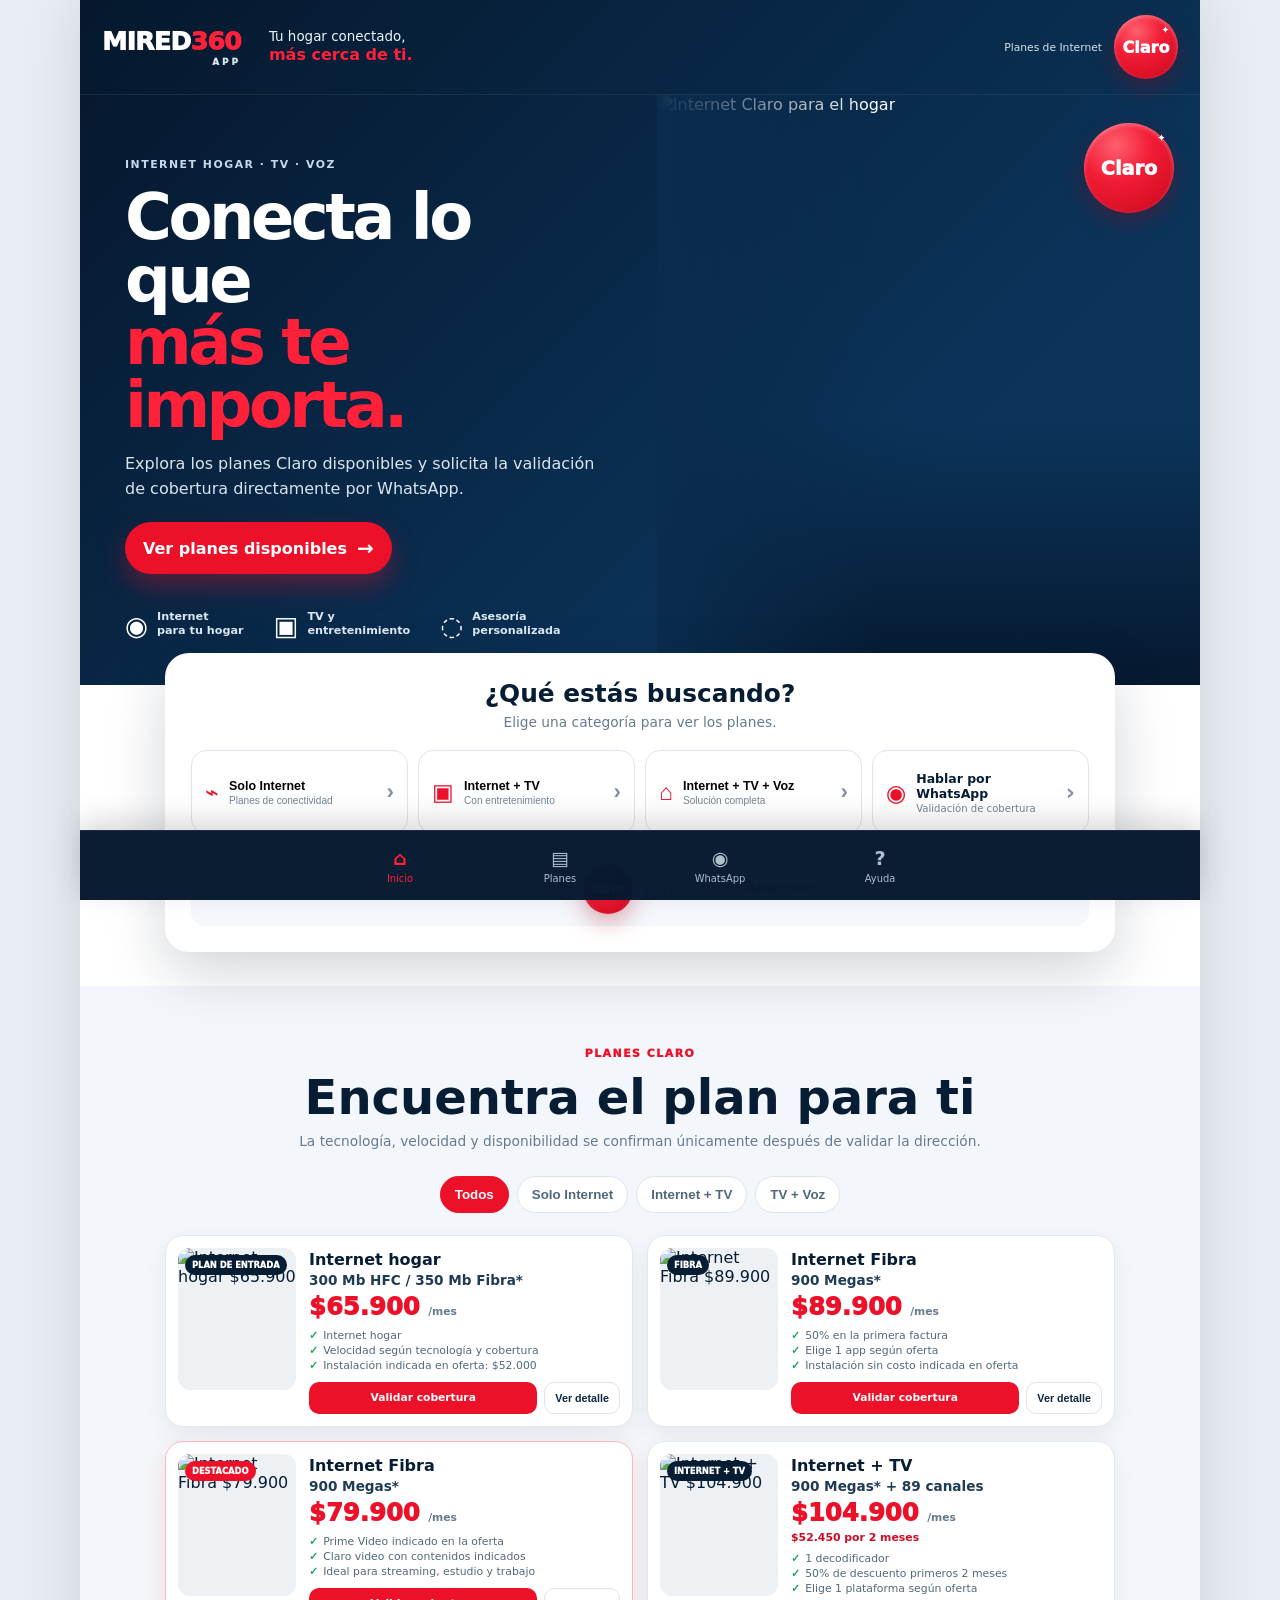
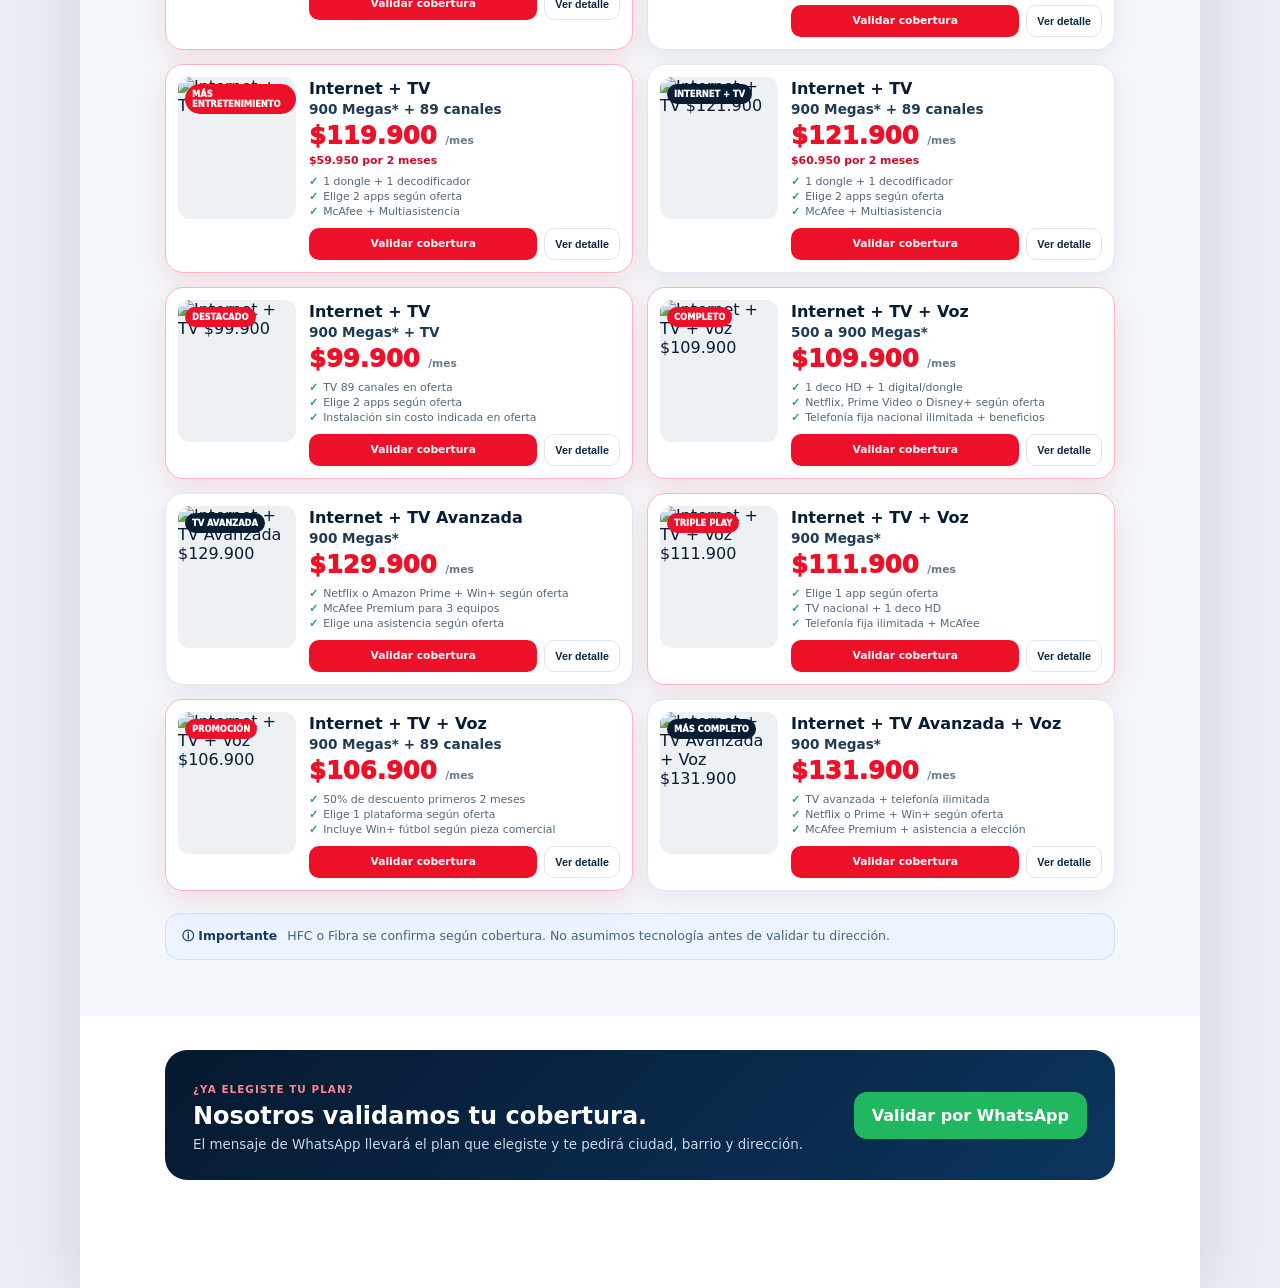
==== commit 80602eef: "Add files via upload" ====
--- a/index.html
+++ b/index.html
@@ -1,11 +1,87 @@
-<!doctype html><html lang="es"><head><meta charset="utf-8"><meta name="viewport" content="width=device-width,initial-scale=1,viewport-fit=cover"><meta name="theme-color" content="#06172c"><title>MIRED360 APP · Planes Claro</title><link rel="manifest" href="manifest.webmanifest"><link rel="apple-touch-icon" href="icon-192.png"><link rel="stylesheet" href="styles.css"></head><body>
-<header class="topbar"><div class="brand"><img src="icon-192.png" alt="MIRED360"><div><b>MIRED<span>360</span></b><small>APP</small></div></div><div class="claro-lockup"><small>Planes de</small><strong>Claro</strong></div></header>
+<!doctype html>
+<html lang="es">
+<head>
+<meta charset="utf-8">
+<meta name="viewport" content="width=device-width,initial-scale=1,viewport-fit=cover">
+<meta name="theme-color" content="#06192f">
+<title>MIRED360 APP · Planes Claro</title>
+<link rel="manifest" href="manifest.webmanifest?v=10">
+<link rel="icon" href="icon-192.png">
+<link rel="stylesheet" href="styles.css?v=10">
+</head>
+<body>
+<div class="app-shell">
+<header class="app-header">
+  <div class="brand-wrap">
+    <div class="brand-word">MIRED<span>360</span><small>APP</small></div>
+    <div class="brand-tagline">Tu hogar conectado,<br><b>más cerca de ti.</b></div>
+  </div>
+  <div class="claro-wrap"><small>Planes de Internet</small><div class="claro-orb">Claro<span>✦</span></div></div>
+</header>
+
 <main>
-<section id="inicio" class="hero"><div class="hero-copy"><div class="eyebrow">INTERNET HOGAR · TV · VOZ</div><h1>Conecta lo que<br><span>más te importa.</span></h1><p>Consulta planes Claro para tu hogar y valida disponibilidad en tu dirección con MIRED360.</p><a class="cta red" href="#planes">Ver planes disponibles <b>→</b></a><div class="hero-icons"><span>◉<small>Internet<br>rápido</small></span><span>▣<small>TV y<br>entretenimiento</small></span><span>◌<small>Asesoría<br>personalizada</small></span></div></div><div class="hero-art"><img src="assets/plans/plan-5.webp" alt="Internet Claro"><div class="claro-bubble">Claro</div></div></section>
-<section class="chooser"><h2>¿Qué estás buscando?</h2><p>Selecciona una opción para ver los planes que mejor se adapten a ti.</p><div class="choice-grid"><button data-jump="internet"><i>⌁</i><b>Solo Internet</b><span>›</span></button><button data-jump="tv"><i>▣</i><b>Internet + TV</b><span>›</span></button><button data-jump="triple"><i>⌂</i><b>TV + Voz</b><span>›</span></button><a id="heroWa"><i>◉</i><b>Ayuda por WhatsApp</b><span>›</span></a></div><div class="quality"><span>Con la calidad de</span><strong>Claro</strong><span>y el servicio de <b>MIRED360</b></span></div></section>
-<section id="planes" class="plans-section"><div class="section-head"><span>PLANES CLARO</span><h2>Elige tu plan</h2><p>La disponibilidad, velocidad y tecnología se confirman al validar tu dirección.</p></div><div class="filters"><button class="active" data-filter="all">Todos</button><button data-filter="internet">Solo Internet</button><button data-filter="tv">Internet + TV</button><button data-filter="triple">TV + Voz</button></div><div id="cards" class="cards"></div><div class="tech-note"><b>ⓘ Antes de contratar</b><p>La tecnología (HFC o Fibra) y la velocidad aplicable dependen de la cobertura de tu dirección. MIRED360 la valida antes de continuar la solicitud.</p></div></section>
-<section id="ayuda" class="final-cta"><div><span>¿YA ELEGISTE?</span><h2>Nosotros validamos tu cobertura.</h2><p>Envíanos ciudad, barrio y dirección por WhatsApp.</p></div><a id="footerWa" class="cta whatsapp" target="_blank">WhatsApp</a></section>
+<section id="inicio" class="hero-screen">
+  <div class="hero-copy">
+    <span class="kicker">INTERNET HOGAR · TV · VOZ</span>
+    <h1>Conecta lo que<br><em>más te importa.</em></h1>
+    <p>Explora los planes Claro disponibles y solicita la validación de cobertura directamente por WhatsApp.</p>
+    <a href="#planes" class="primary-btn">Ver planes disponibles <span>→</span></a>
+    <div class="hero-benefits">
+      <div><b>◉</b><span>Internet<br>para tu hogar</span></div>
+      <div><b>▣</b><span>TV y<br>entretenimiento</span></div>
+      <div><b>◌</b><span>Asesoría<br>personalizada</span></div>
+    </div>
+  </div>
+  <div class="hero-photo">
+    <img src="assets/plans/plan-5.webp" alt="Internet Claro para el hogar">
+    <div class="hero-photo-shade"></div>
+    <div class="hero-claro">Claro<span>✦</span></div>
+  </div>
+</section>
+
+<section class="quick-panel">
+  <div class="quick-title"><h2>¿Qué estás buscando?</h2><p>Elige una categoría para ver los planes.</p></div>
+  <div class="quick-grid">
+    <button data-jump="internet"><i>⌁</i><span><b>Solo Internet</b><small>Planes de conectividad</small></span><strong>›</strong></button>
+    <button data-jump="tv"><i>▣</i><span><b>Internet + TV</b><small>Con entretenimiento</small></span><strong>›</strong></button>
+    <button data-jump="triple"><i>⌂</i><span><b>Internet + TV + Voz</b><small>Solución completa</small></span><strong>›</strong></button>
+    <a id="genericWa" target="_blank"><i>◉</i><span><b>Hablar por WhatsApp</b><small>Validación de cobertura</small></span><strong>›</strong></a>
+  </div>
+  <div class="brand-assurance"><span>Con la calidad de</span><div class="mini-claro">Claro</div><span>y la asesoría de <b>MIRED360</b></span></div>
+</section>
+
+<section id="planes" class="plans-screen">
+  <div class="screen-title"><span>PLANES CLARO</span><h2>Encuentra el plan para ti</h2><p>La tecnología, velocidad y disponibilidad se confirman únicamente después de validar la dirección.</p></div>
+  <div class="filters" role="tablist">
+    <button class="active" data-filter="all">Todos</button>
+    <button data-filter="internet">Solo Internet</button>
+    <button data-filter="tv">Internet + TV</button>
+    <button data-filter="triple">TV + Voz</button>
+  </div>
+  <div id="cards" class="cards"></div>
+  <div class="coverage-note"><b>ⓘ Importante</b><span>HFC o Fibra se confirma según cobertura. No asumimos tecnología antes de validar tu dirección.</span></div>
+</section>
+
+<section id="ayuda" class="support-card">
+  <div><span>¿YA ELEGISTE TU PLAN?</span><h2>Nosotros validamos tu cobertura.</h2><p>El mensaje de WhatsApp llevará el plan que elegiste y te pedirá ciudad, barrio y dirección.</p></div>
+  <a id="footerWa" class="whatsapp-btn" target="_blank">Validar por WhatsApp</a>
+</section>
 </main>
-<nav class="bottom-nav"><a href="#inicio" class="active"><b>⌂</b><span>Inicio</span></a><a href="#planes"><b>▤</b><span>Planes</span></a><a id="navWa" href="#ayuda"><b>◉</b><span>WhatsApp</span></a><a href="#ayuda"><b>?</b><span>Ayuda</span></a></nav>
-<div id="planModal" class="modal" aria-hidden="true"><div class="modal-card"><button class="close" aria-label="Cerrar">×</button><div id="modalContent"></div></div></div>
-<script src="app.js"></script></body></html>
+
+<nav class="bottom-nav">
+  <a href="#inicio" class="active"><b>⌂</b><span>Inicio</span></a>
+  <a href="#planes"><b>▤</b><span>Planes</span></a>
+  <a id="navWhatsapp" href="#ayuda"><b>◉</b><span>WhatsApp</span></a>
+  <a href="#ayuda"><b>?</b><span>Ayuda</span></a>
+</nav>
+</div>
+
+<div id="planModal" class="modal" aria-hidden="true">
+  <div class="modal-sheet">
+    <button class="modal-close" aria-label="Cerrar">×</button>
+    <div id="modalContent"></div>
+  </div>
+</div>
+<script src="app.js?v=10"></script>
+</body>
+</html>
--- a/styles.css
+++ b/styles.css
@@ -1 +1 @@
-:root{--navy:#06172c;--navy2:#0a294a;--red:#ed1029;--red2:#ff2039;--white:#fff;--ink:#0b2038;--muted:#64778b;--soft:#f3f6fa;--line:#dce5ee;--green:#18b95b;--shadow:0 16px 44px rgba(4,25,48,.12)}*{box-sizing:border-box}html{scroll-behavior:smooth}body{margin:0;font-family:Inter,system-ui,-apple-system,Segoe UI,Roboto,Arial,sans-serif;color:var(--ink);background:#fff;padding-bottom:72px}a{text-decoration:none;color:inherit}.topbar{height:72px;background:var(--navy);display:flex;align-items:center;justify-content:space-between;padding:0 max(16px,calc((100vw - 1040px)/2));position:sticky;top:0;z-index:50;box-shadow:0 7px 24px #0003}.brand{display:flex;align-items:center;gap:9px;color:#fff}.brand img{width:42px;height:42px;border-radius:11px}.brand b{font-size:1.16rem;letter-spacing:.02em}.brand b span{color:var(--red2)}.brand small{display:block;font-size:.58rem;letter-spacing:.35em;color:#d7e3ef}.claro-lockup{display:flex;align-items:center;gap:8px;color:#dce8f4}.claro-lockup small{font-size:.67rem}.claro-lockup strong,.claro-bubble,.quality strong{background:linear-gradient(145deg,#ff3349,#c90019);color:#fff;border-radius:999px;box-shadow:inset 0 2px 5px #ffffff55,0 6px 18px #b0002540}.claro-lockup strong{padding:9px 12px;font-size:.95rem}.hero{background:linear-gradient(135deg,#06172c 0%,#092b4e 72%,#0b355e 100%);color:#fff;display:grid;grid-template-columns:1.05fr .95fr;max-width:1040px;margin:0 auto;min-height:470px;overflow:hidden}.hero-copy{padding:58px 42px 42px;position:relative;z-index:2}.eyebrow{font-size:.69rem;letter-spacing:.13em;color:#c5d8e9;font-weight:850}.hero h1{font-size:clamp(2.55rem,6vw,4.6rem);line-height:.98;margin:15px 0 14px;letter-spacing:-.045em}.hero h1 span{color:var(--red2)}.hero p{color:#d4e0eb;line-height:1.55;max-width:520px}.cta{display:inline-flex;align-items:center;justify-content:center;gap:9px;border-radius:14px;padding:14px 18px;font-weight:900}.red{background:var(--red);color:#fff;margin-top:10px;box-shadow:0 12px 26px #ed102940}.hero-icons{display:flex;gap:28px;margin-top:32px}.hero-icons>span{font-size:1.75rem;text-align:center;color:#fff}.hero-icons small{display:block;font-size:.7rem;line-height:1.2;margin-top:7px;color:#d9e6f1;font-weight:700}.hero-art{position:relative;min-height:470px;overflow:hidden}.hero-art:after{content:"";position:absolute;inset:0;background:linear-gradient(90deg,#09294a 0%,transparent 38%),linear-gradient(0deg,#06172c 0%,transparent 42%)}.hero-art img{width:100%;height:100%;object-fit:cover;object-position:center}.claro-bubble{position:absolute;right:24px;top:28px;z-index:2;width:82px;height:82px;display:grid;place-items:center;font-size:1.15rem;font-weight:900}.chooser{max-width:940px;margin:-28px auto 34px;position:relative;z-index:5;background:#fff;border-radius:24px;padding:27px;box-shadow:0 18px 55px #06172c26;text-align:center}.chooser h2{margin:0;font-size:1.55rem}.chooser>p{margin:6px 0 22px;color:var(--muted);font-size:.88rem}.choice-grid{display:grid;grid-template-columns:repeat(4,1fr);gap:10px}.choice-grid button,.choice-grid a{border:1px solid var(--line);background:#fff;border-radius:14px;min-height:82px;padding:14px;display:grid;grid-template-columns:auto 1fr auto;align-items:center;text-align:left;gap:10px;color:var(--ink);cursor:pointer}.choice-grid i{font-style:normal;color:var(--red);font-size:1.5rem}.choice-grid b{font-size:.8rem}.choice-grid span{font-size:1.35rem;color:#789}.quality{margin-top:18px;border-radius:14px;background:#f4f7fb;padding:12px;display:flex;justify-content:center;align-items:center;gap:12px;font-size:.78rem;color:#52677b}.quality strong{padding:9px 11px;font-size:.88rem}.plans-section{background:var(--soft);padding:58px 18px}.section-head{text-align:center;max-width:720px;margin:0 auto 22px}.section-head>span{font-size:.7rem;letter-spacing:.14em;color:var(--red);font-weight:900}.section-head h2{font-size:clamp(2rem,5vw,3.2rem);margin:7px 0;color:var(--navy)}.section-head p{color:var(--muted);font-size:.9rem}.filters{display:flex;justify-content:center;gap:8px;flex-wrap:wrap;margin:22px 0}.filters button{border:1px solid var(--line);background:#fff;padding:10px 14px;border-radius:999px;font-weight:850;color:#50667a;cursor:pointer}.filters button.active{background:var(--red);border-color:var(--red);color:#fff}.cards{max-width:940px;margin:auto;display:grid;grid-template-columns:repeat(2,1fr);gap:14px}.plan-card{background:#fff;border:1px solid #e3e9ef;border-radius:19px;padding:13px;box-shadow:0 8px 24px #06172c0d;display:grid;grid-template-columns:124px 1fr;gap:15px;position:relative}.plan-card.featured{border-color:#ffb8c0;box-shadow:0 10px 28px #ed102916}.thumb{height:142px;border-radius:13px;overflow:hidden;position:relative;background:#eef2f5}.thumb img{width:100%;height:100%;object-fit:cover}.tag{position:absolute;left:7px;top:7px;background:var(--red);color:#fff;padding:5px 7px;border-radius:999px;font-size:.55rem;font-weight:900;max-width:108px}.body{min-width:0}.body h3{font-size:1rem;margin:3px 0 2px}.speed{font-weight:900;color:var(--navy);font-size:.9rem}.price{font-size:1.55rem;font-weight:950;color:var(--red);margin:4px 0}.price small{font-size:.68rem;color:var(--muted)}.promo{font-size:.69rem;font-weight:900;color:var(--red)}.desc{display:none}.benefits{margin:7px 0 8px;padding:0;list-style:none;color:#536a7f;font-size:.69rem;line-height:1.35}.benefits li:before{content:"✓";color:#1ca15a;font-weight:900;margin-right:5px}.actions{display:flex;gap:7px}.wa,.details{border-radius:10px;padding:9px 10px;text-align:center;font-weight:900;font-size:.68rem}.wa{background:var(--red);color:#fff;flex:1}.details{border:1px solid var(--line);color:var(--navy);background:#fff;cursor:pointer}.tech-note{max-width:940px;margin:22px auto 0;background:#eaf3ff;border-radius:14px;padding:14px 16px;color:#405c76;font-size:.8rem}.tech-note p{margin:4px 0 0}.final-cta{max-width:940px;margin:38px auto;padding:28px;background:linear-gradient(135deg,#06172c,#0a3157);border-radius:22px;color:#fff;display:flex;justify-content:space-between;align-items:center;gap:20px}.final-cta span{font-size:.68rem;color:#ff8b98;font-weight:900;letter-spacing:.1em}.final-cta h2{margin:5px 0;font-size:1.8rem}.final-cta p{margin:0;color:#c7d5e3}.whatsapp{background:var(--green);color:#fff;white-space:nowrap}.bottom-nav{position:fixed;z-index:60;bottom:0;left:0;right:0;height:68px;background:#06172cf7;border-top:1px solid #ffffff16;display:flex;justify-content:center;box-shadow:0 -8px 24px #0002}.bottom-nav a{width:min(150px,25vw);color:#a9bbcc;display:flex;flex-direction:column;align-items:center;justify-content:center;gap:3px;font-size:.63rem}.bottom-nav b{font-size:1.25rem}.bottom-nav a.active,.bottom-nav a:hover{color:var(--red2)}.modal{position:fixed;inset:0;background:#001020b8;z-index:100;display:none;align-items:center;justify-content:center;padding:18px}.modal.open{display:flex}.modal-card{width:min(520px,100%);max-height:90vh;overflow:auto;background:#fff;border-radius:24px;position:relative;box-shadow:0 30px 80px #0007}.close{position:absolute;right:12px;top:12px;z-index:2;border:0;background:#06172ddd;color:#fff;width:36px;height:36px;border-radius:50%;font-size:1.5rem}.modal-hero{height:210px;overflow:hidden}.modal-hero img{width:100%;height:100%;object-fit:cover}.modal-body{padding:22px}.modal-body h2{margin:0 0 4px}.modal-body .price{font-size:2rem}.modal-body ul{padding-left:20px;color:#4f667a;line-height:1.6}.modal-body .wa{display:block;padding:14px;font-size:.85rem}.modal-note{background:#eef5fc;padding:12px;border-radius:12px;font-size:.76rem;color:#536b80;margin:12px 0}@media(max-width:760px){.hero{grid-template-columns:1fr;min-height:auto}.hero-copy{padding:42px 22px 28px}.hero-art{min-height:245px}.hero-icons{justify-content:space-between;gap:8px}.chooser{margin:-20px 14px 26px;padding:20px 14px}.choice-grid{grid-template-columns:1fr 1fr}.quality{flex-wrap:wrap}.cards{grid-template-columns:1fr}.final-cta{margin:30px 14px;flex-direction:column;align-items:flex-start}.final-cta .cta{width:100%}}@media(max-width:430px){.claro-lockup small{display:none}.hero h1{font-size:2.75rem}.plan-card{grid-template-columns:105px 1fr;gap:11px;padding:10px}.thumb{height:135px}.benefits li:nth-child(n+3){display:none}.price{font-size:1.35rem}.actions{flex-direction:column}.wa,.details{padding:8px}.choice-grid button,.choice-grid a{min-height:74px;padding:10px}.quality{font-size:.7rem}}
+:root{--navy:#06192f;--navy2:#092845;--navy3:#0d365e;--red:#ed1029;--red2:#ff2039;--white:#fff;--ink:#071d34;--muted:#677b8e;--soft:#f3f6fa;--line:#dce5ed;--green:#20b65c;--shadow:0 14px 38px rgba(5,26,49,.13)}*{box-sizing:border-box}html{scroll-behavior:smooth}body{margin:0;font-family:Inter,system-ui,-apple-system,Segoe UI,Roboto,Arial,sans-serif;background:#e9eef4;color:var(--ink)}a{text-decoration:none;color:inherit}.app-shell{max-width:1120px;margin:0 auto;background:#fff;min-height:100vh;box-shadow:0 0 60px rgba(3,20,38,.13);padding-bottom:74px}.app-header{min-height:86px;background:linear-gradient(135deg,#05182d,#0a3155);color:#fff;display:flex;justify-content:space-between;align-items:center;padding:15px 22px;position:sticky;top:0;z-index:50;border-bottom:1px solid rgba(255,255,255,.08)}.brand-wrap{display:flex;align-items:center;gap:28px}.brand-word{font-size:1.58rem;font-weight:950;letter-spacing:-.03em;position:relative}.brand-word span{color:var(--red2)}.brand-word small{display:block;font-size:.55rem;letter-spacing:.34em;text-align:right;color:#d9e5ef;margin-top:1px}.brand-tagline{font-size:.84rem;line-height:1.2;color:#eef6fc}.brand-tagline b{color:var(--red2);font-size:1rem}.claro-wrap{display:flex;align-items:center;gap:12px;color:#d8e3ed}.claro-wrap small{font-size:.67rem}.claro-orb,.hero-claro,.mini-claro{background:radial-gradient(circle at 35% 25%,#ff5f6f 0,#f21c35 40%,#c6071d 100%);color:#fff;border-radius:50%;font-weight:950;box-shadow:inset 0 2px 4px rgba(255,255,255,.35),0 9px 22px rgba(161,0,24,.3)}.claro-orb{width:64px;height:64px;display:grid;place-items:center;font-size:1rem;position:relative}.claro-orb span,.hero-claro span{font-size:.56rem;position:absolute;right:9px;top:10px}.hero-screen{background:linear-gradient(135deg,#06192f 0,#0b345b 72%);color:#fff;display:grid;grid-template-columns:1.03fr .97fr;min-height:470px}.hero-copy{padding:58px 45px 44px}.kicker{font-size:.68rem;letter-spacing:.14em;color:#c6d9ea;font-weight:900}.hero-copy h1{font-size:clamp(2.55rem,5vw,4.7rem);line-height:.98;margin:14px 0 15px;letter-spacing:-.055em}.hero-copy h1 em{font-style:normal;color:var(--red2)}.hero-copy p{max-width:520px;line-height:1.55;color:#d8e5ef;margin:0 0 21px}.primary-btn{display:inline-flex;align-items:center;gap:10px;background:var(--red);color:#fff;padding:14px 18px;border-radius:999px;font-weight:900;box-shadow:0 12px 26px rgba(237,16,41,.34)}.primary-btn span{font-size:1.25rem}.hero-benefits{display:flex;gap:30px;margin-top:36px}.hero-benefits div{display:flex;gap:9px;align-items:flex-start}.hero-benefits b{font-size:1.65rem}.hero-benefits span{font-size:.7rem;line-height:1.2;color:#dce8f2;font-weight:750}.hero-photo{position:relative;min-height:470px;overflow:hidden}.hero-photo img{width:100%;height:100%;object-fit:cover;object-position:center}.hero-photo-shade{position:absolute;inset:0;background:linear-gradient(90deg,#0a2c4d 0%,transparent 40%),linear-gradient(0deg,#06192f 0%,transparent 45%)}.hero-claro{position:absolute;top:28px;right:26px;width:90px;height:90px;display:grid;place-items:center;font-size:1.2rem}.quick-panel{width:min(950px,calc(100% - 28px));margin:-32px auto 34px;position:relative;z-index:4;background:#fff;border-radius:24px;padding:26px;box-shadow:0 20px 58px rgba(5,26,49,.18)}.quick-title{text-align:center}.quick-title h2{margin:0;font-size:1.55rem}.quick-title p{margin:6px 0 20px;color:var(--muted);font-size:.86rem}.quick-grid{display:grid;grid-template-columns:repeat(4,1fr);gap:10px}.quick-grid button,.quick-grid a{border:1px solid var(--line);background:#fff;border-radius:15px;padding:13px;min-height:84px;display:grid;grid-template-columns:auto 1fr auto;gap:10px;align-items:center;text-align:left;cursor:pointer}.quick-grid i{font-style:normal;font-size:1.45rem;color:var(--red)}.quick-grid span{display:flex;flex-direction:column;gap:2px}.quick-grid b{font-size:.78rem}.quick-grid small{font-size:.63rem;color:#728497}.quick-grid strong{font-size:1.4rem;color:#8292a1}.brand-assurance{margin-top:18px;background:#f4f7fb;border-radius:14px;padding:12px;display:flex;align-items:center;justify-content:center;gap:12px;font-size:.76rem;color:#566b7e}.mini-claro{width:50px;height:50px;display:grid;place-items:center;font-size:.72rem}.plans-screen{background:var(--soft);padding:56px 18px}.screen-title{text-align:center;max-width:760px;margin:0 auto 24px}.screen-title>span{font-size:.68rem;letter-spacing:.14em;color:var(--red);font-weight:950}.screen-title h2{font-size:clamp(2rem,4vw,3rem);margin:8px 0 6px}.screen-title p{margin:0;color:var(--muted);font-size:.86rem;line-height:1.5}.filters{display:flex;justify-content:center;gap:8px;flex-wrap:wrap;margin:22px 0}.filters button{border:1px solid var(--line);background:#fff;border-radius:999px;padding:10px 14px;color:#53677a;font-weight:850;cursor:pointer}.filters button.active{background:var(--red);border-color:var(--red);color:#fff}.cards{max-width:950px;margin:0 auto;display:grid;grid-template-columns:repeat(2,1fr);gap:14px}.plan-card{background:#fff;border:1px solid #e1e8ee;border-radius:18px;padding:12px;display:grid;grid-template-columns:118px 1fr;gap:13px;box-shadow:0 8px 24px rgba(4,25,48,.06);position:relative}.plan-card.featured{border-color:#ffb4be;box-shadow:0 11px 28px rgba(237,16,41,.1)}.plan-thumb{height:142px;border-radius:12px;overflow:hidden;background:#edf1f4;position:relative}.plan-thumb img{width:100%;height:100%;object-fit:cover}.plan-badge{position:absolute;left:7px;top:7px;padding:5px 7px;border-radius:999px;background:#071d34;color:#fff;font-size:.52rem;font-weight:950}.plan-card.featured .plan-badge{background:var(--red)}.plan-info{min-width:0}.plan-info h3{font-size:1rem;margin:2px 0 3px}.plan-speed{font-size:.85rem;font-weight:900;color:#203b54}.plan-price{font-size:1.52rem;font-weight:950;color:var(--red);margin:4px 0}.plan-price small{font-size:.67rem;color:var(--muted);font-weight:700}.plan-promo{font-size:.68rem;font-weight:900;color:#ce0b23}.plan-benefits{list-style:none;padding:0;margin:7px 0 9px;color:#52687b;font-size:.68rem;line-height:1.38}.plan-benefits li:before{content:'✓';color:#20a25a;font-weight:950;margin-right:5px}.plan-actions{display:flex;gap:7px}.plan-actions a,.plan-actions button{border-radius:10px;padding:9px 10px;font-size:.67rem;font-weight:900;border:0;cursor:pointer}.plan-actions a{background:var(--red);color:#fff;flex:1;text-align:center}.plan-actions button{background:#fff;color:#0b2742;border:1px solid var(--line)}.coverage-note{max-width:950px;margin:22px auto 0;background:#eaf3ff;border:1px solid #d2e3f6;border-radius:14px;padding:14px 16px;display:flex;gap:10px;color:#49647d;font-size:.78rem}.coverage-note b{color:#163b60}.support-card{width:min(950px,calc(100% - 28px));margin:34px auto;background:linear-gradient(135deg,#06192f,#0b355e);color:#fff;border-radius:22px;padding:28px;display:flex;align-items:center;justify-content:space-between;gap:22px}.support-card span{font-size:.65rem;letter-spacing:.1em;color:#ff8492;font-weight:900}.support-card h2{margin:5px 0 7px}.support-card p{margin:0;color:#cbd9e5;font-size:.84rem}.whatsapp-btn{background:#21b760;color:#fff;padding:14px 18px;border-radius:13px;font-weight:900;white-space:nowrap}.bottom-nav{position:fixed;bottom:0;left:50%;transform:translateX(-50%);width:min(1120px,100%);height:70px;background:rgba(6,25,47,.98);display:flex;justify-content:center;z-index:70;border-top:1px solid rgba(255,255,255,.08);box-shadow:0 -10px 28px rgba(0,0,0,.15)}.bottom-nav a{width:min(160px,25vw);display:flex;flex-direction:column;align-items:center;justify-content:center;gap:3px;color:#aebfce;font-size:.62rem}.bottom-nav b{font-size:1.2rem}.bottom-nav a.active,.bottom-nav a:hover{color:var(--red2)}.modal{position:fixed;inset:0;background:rgba(0,15,29,.75);display:none;align-items:flex-end;justify-content:center;z-index:100;padding:16px}.modal.open{display:flex}.modal-sheet{background:#fff;width:min(540px,100%);max-height:92vh;overflow:auto;border-radius:26px 26px 18px 18px;position:relative;box-shadow:0 30px 80px rgba(0,0,0,.45)}.modal-close{position:absolute;right:12px;top:12px;z-index:3;border:0;width:38px;height:38px;border-radius:50%;background:rgba(6,25,47,.92);color:#fff;font-size:1.45rem}.detail-image{height:225px;overflow:hidden;background:#eef2f5}.detail-image img{width:100%;height:100%;object-fit:cover}.detail-body{padding:21px}.detail-kicker{font-size:.63rem;color:var(--red);font-weight:900;letter-spacing:.1em}.detail-body h2{margin:5px 0 3px}.detail-price{font-size:2rem;color:var(--red);font-weight:950;margin:5px 0}.detail-price small{font-size:.7rem;color:var(--muted)}.detail-body ul{padding-left:20px;color:#50667a;line-height:1.58}.detail-note{background:#edf5fc;border-radius:12px;padding:12px;color:#536d83;font-size:.76rem;margin:12px 0}.detail-wa{display:block;text-align:center;background:var(--red);color:#fff;padding:14px;border-radius:12px;font-weight:950}@media(max-width:760px){.brand-tagline{display:none}.claro-wrap small{display:none}.app-header{min-height:72px}.claro-orb{width:48px;height:48px;font-size:.78rem}.hero-screen{grid-template-columns:1fr}.hero-copy{padding:42px 22px 28px}.hero-copy h1{font-size:2.65rem}.hero-benefits{justify-content:space-between;gap:8px}.hero-photo{min-height:240px}.hero-claro{width:74px;height:74px;font-size:1rem}.quick-panel{margin-top:-20px;padding:20px 14px}.quick-grid{grid-template-columns:1fr 1fr}.cards{grid-template-columns:1fr}.support-card{flex-direction:column;align-items:flex-start}.whatsapp-btn{width:100%;text-align:center}}@media(max-width:440px){.brand-word{font-size:1.35rem}.hero-copy h1{font-size:2.5rem}.quick-grid button,.quick-grid a{min-height:76px;padding:10px}.brand-assurance{flex-wrap:wrap}.plan-card{grid-template-columns:104px 1fr;gap:10px;padding:10px}.plan-thumb{height:136px}.plan-benefits li:nth-child(n+3){display:none}.plan-price{font-size:1.35rem}.plan-actions{flex-direction:column}.coverage-note{flex-direction:column;gap:3px}}
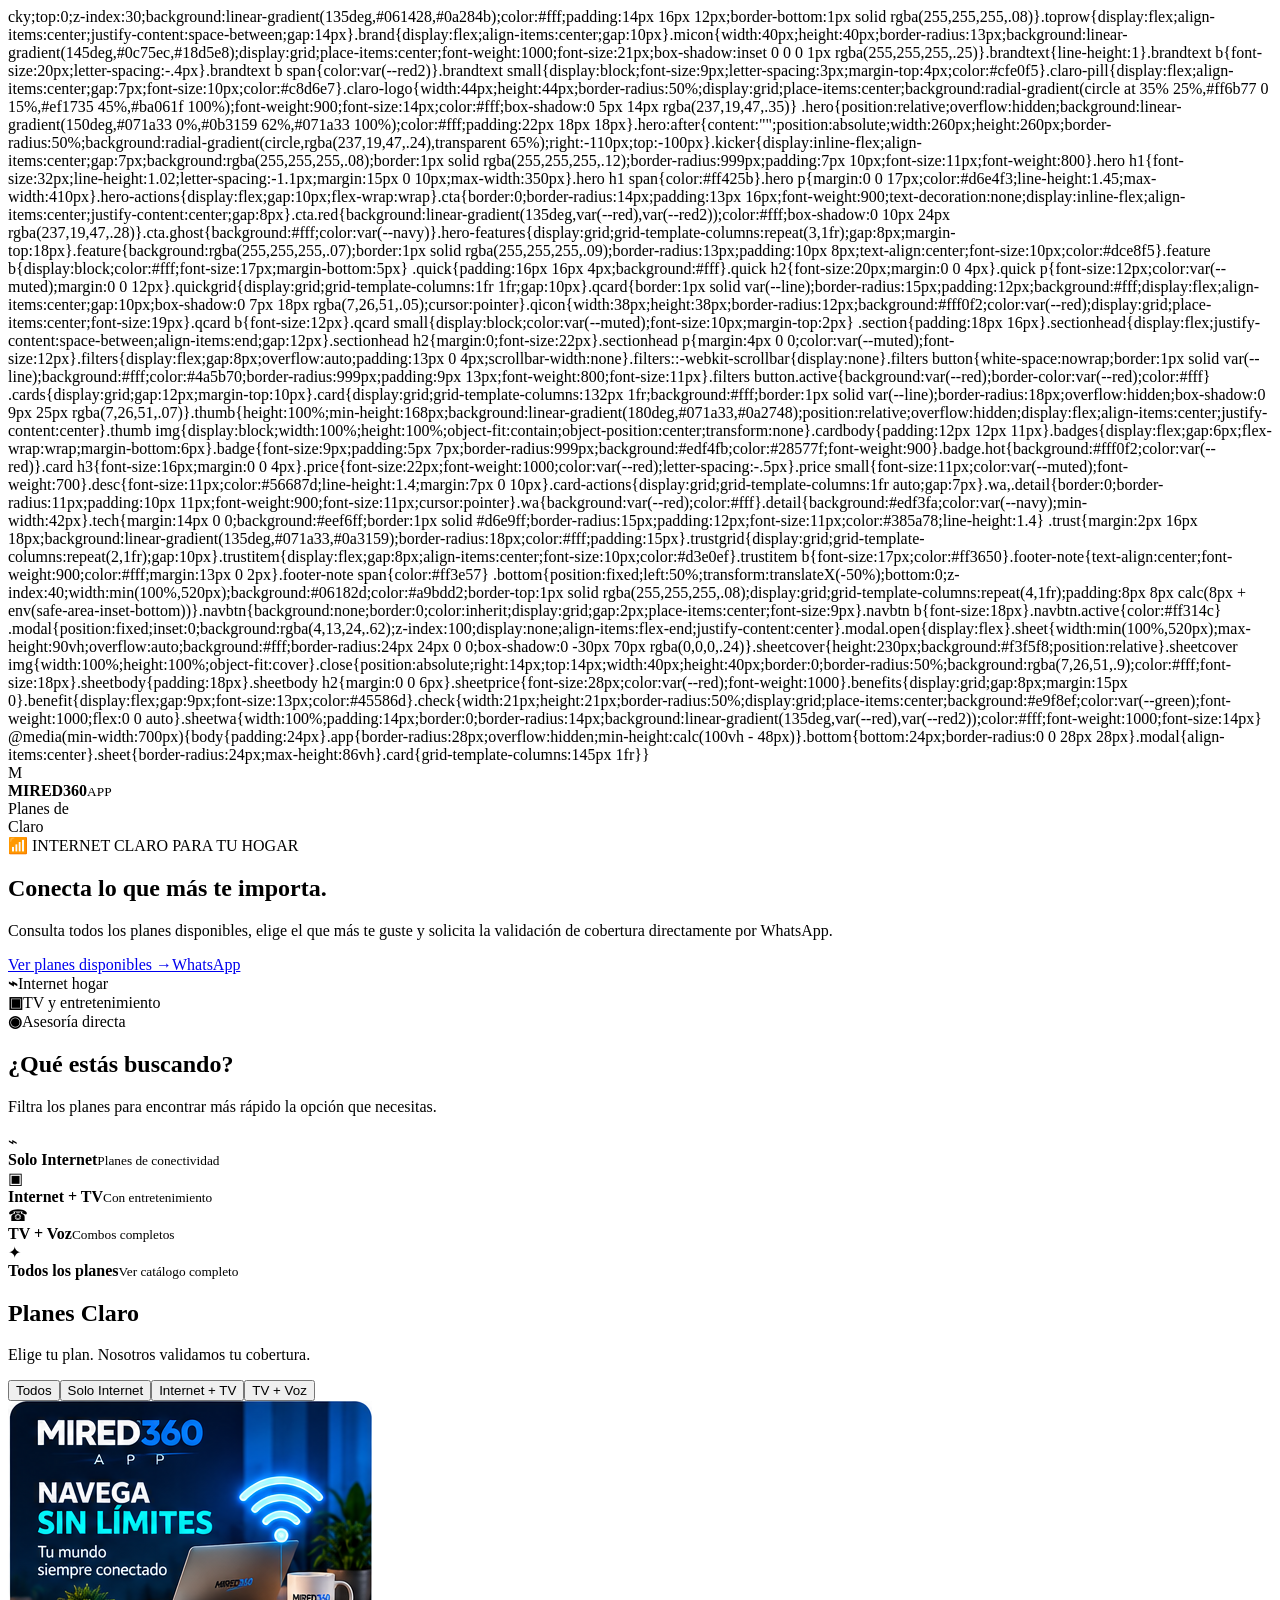
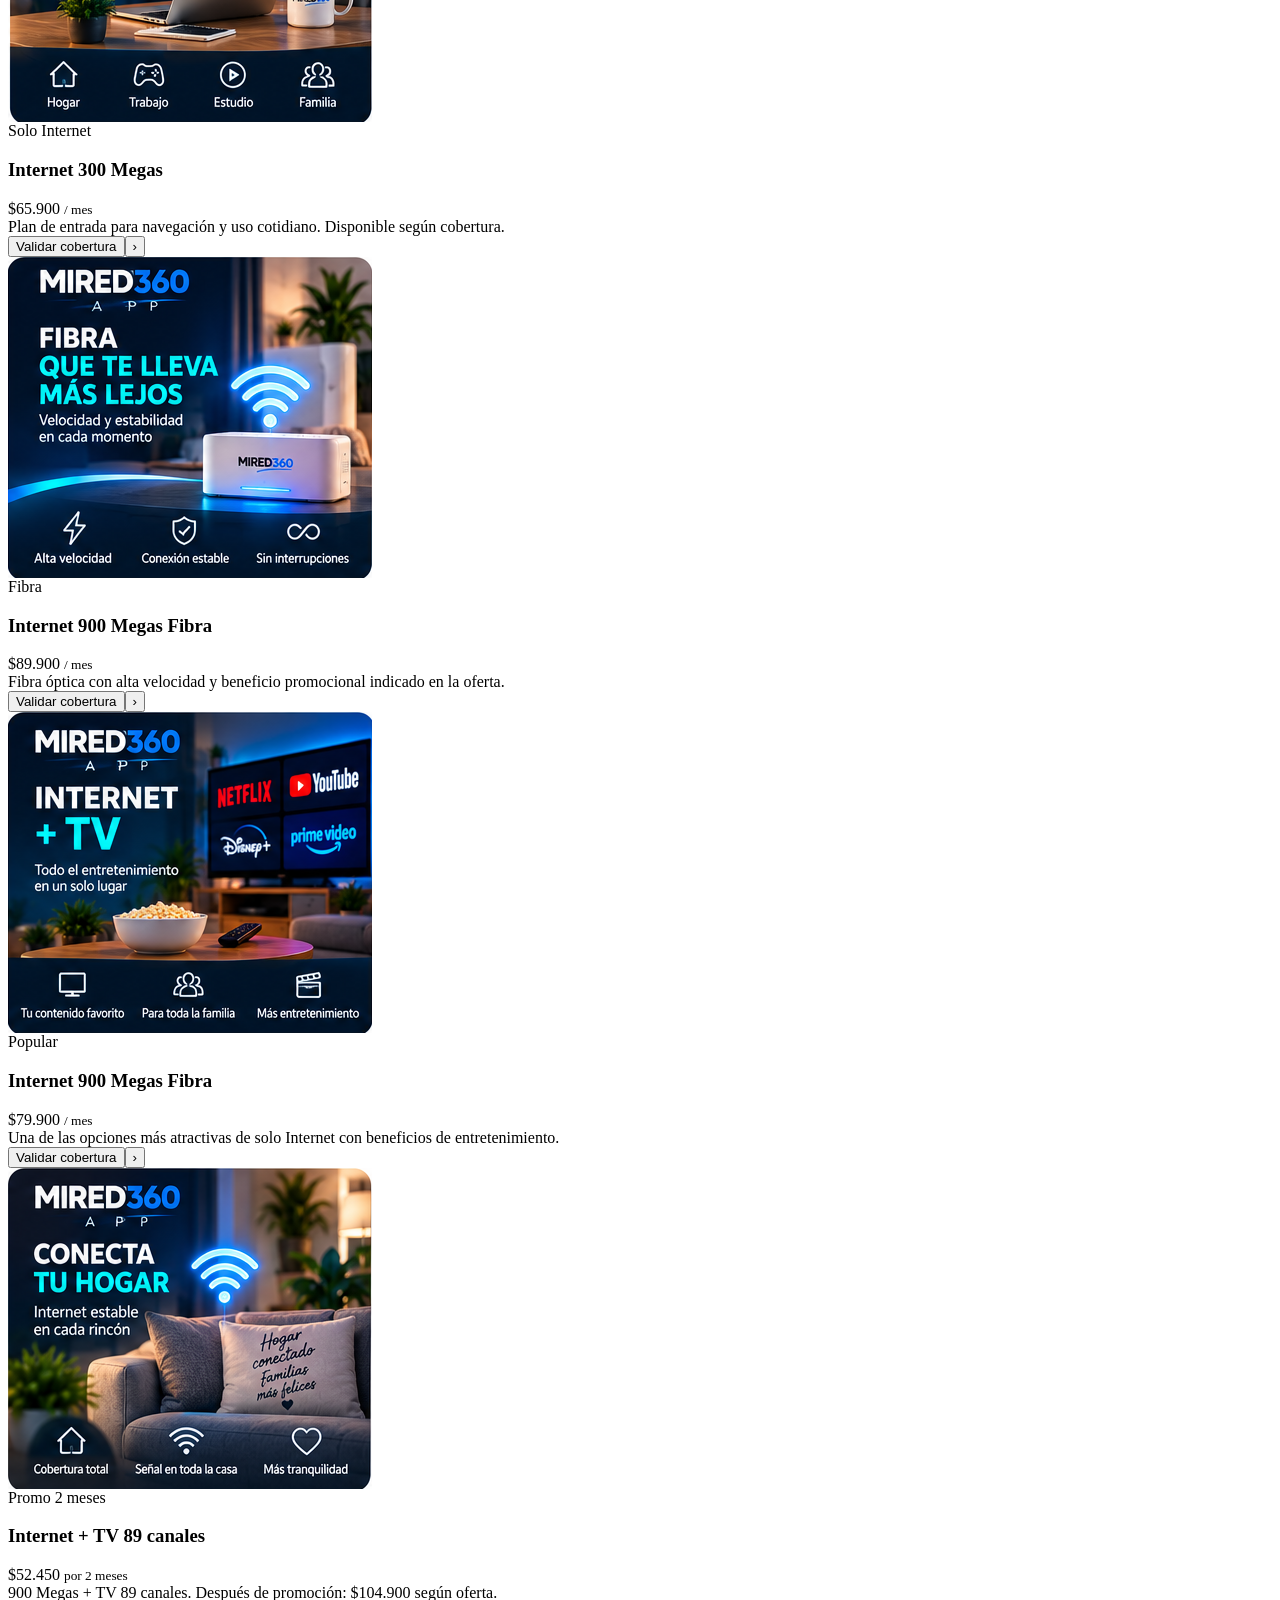
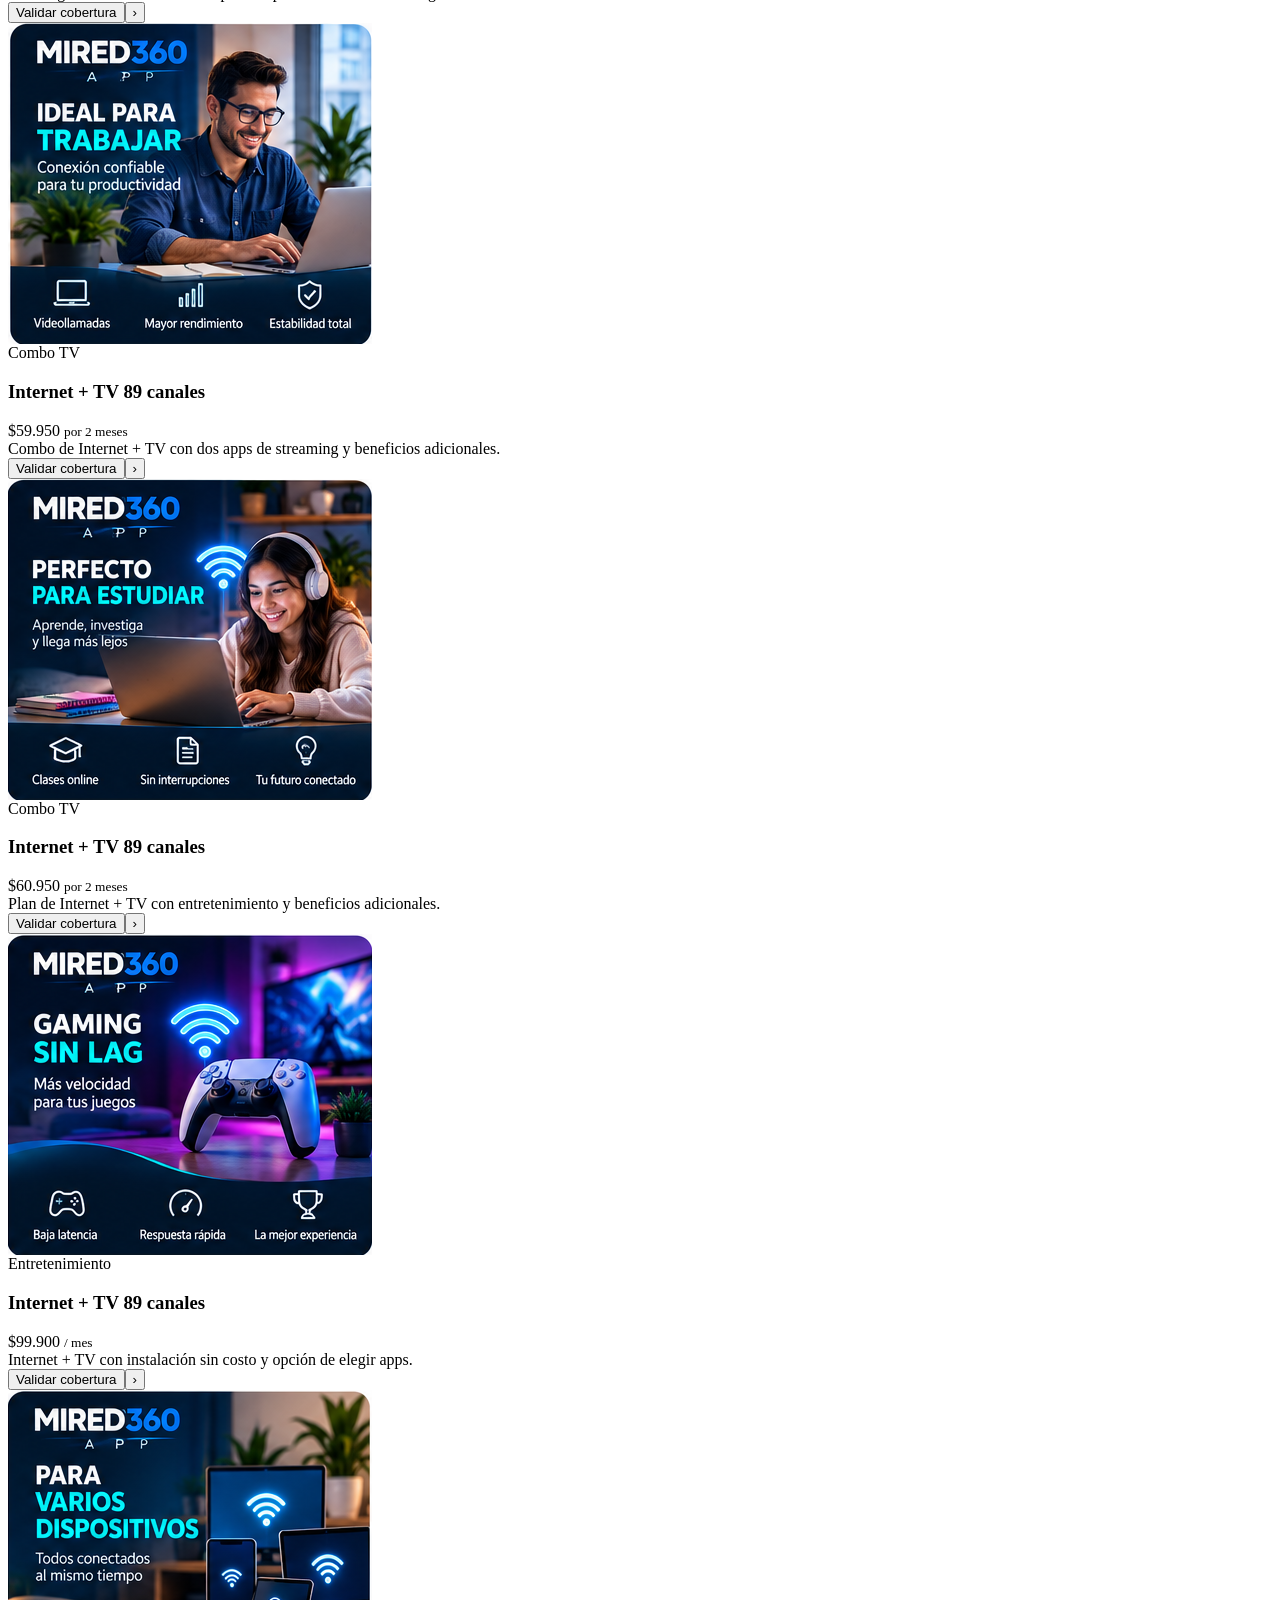
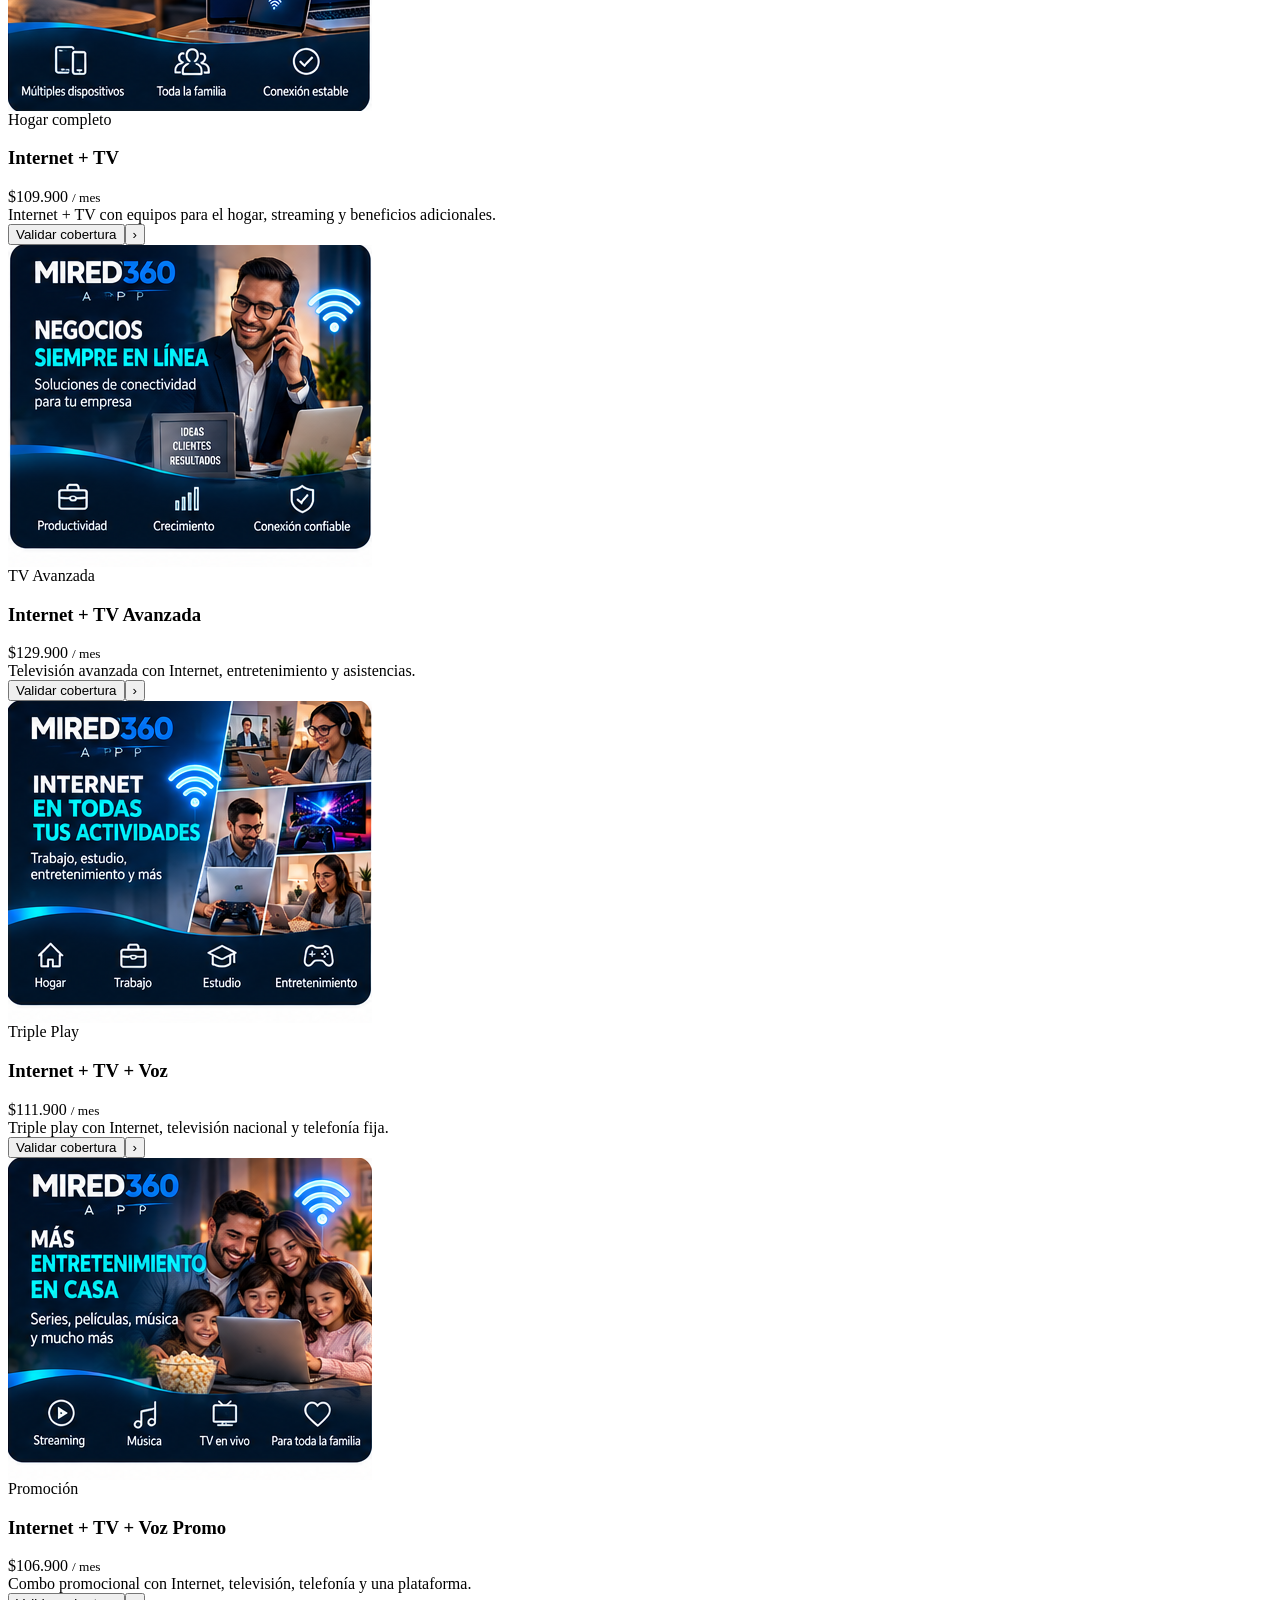
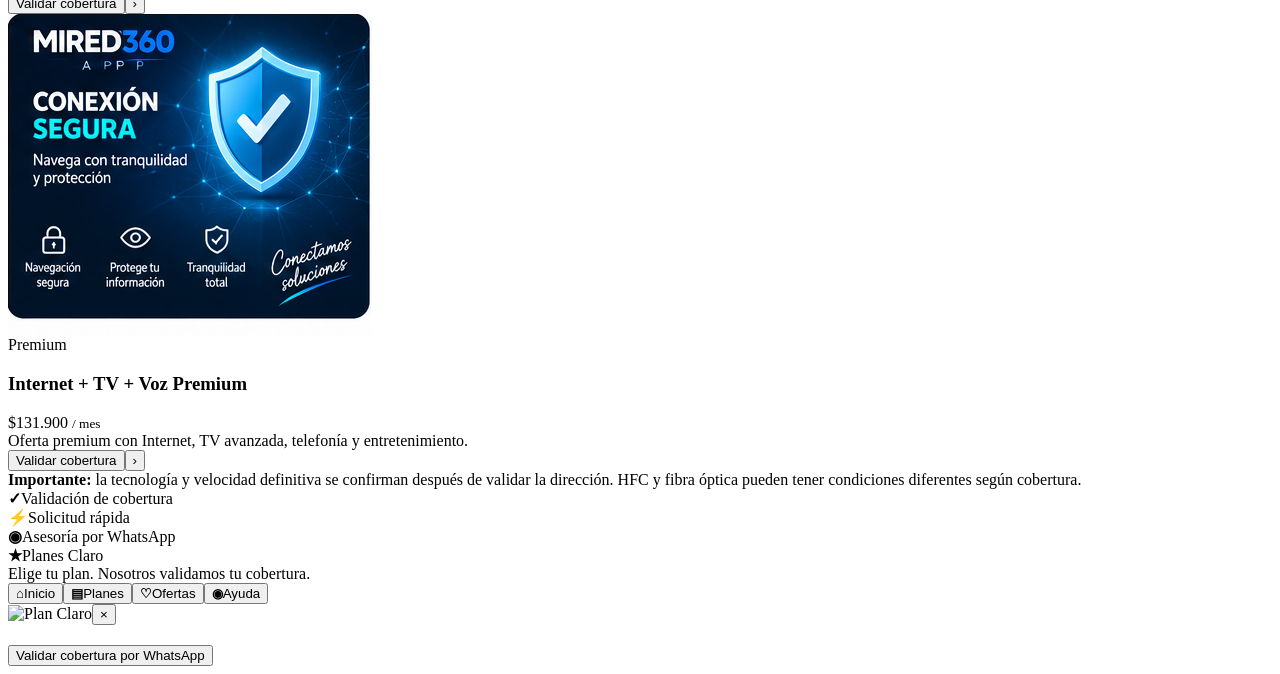
==== commit 873eef2c: "Update print statement from 'Hello' to 'Goodbye'" ====
--- a/index.html
+++ b/index.html
@@ -1,87 +1,67 @@
-<!doctype html>
-<html lang="es">
-<head>
-<meta charset="utf-8">
-<meta name="viewport" content="width=device-width,initial-scale=1,viewport-fit=cover">
-<meta name="theme-color" content="#06192f">
-<title>MIRED360 APP · Planes Claro</title>
-<link rel="manifest" href="manifest.webmanifest?v=10">
-<link rel="icon" href="icon-192.png">
-<link rel="stylesheet" href="styles.css?v=10">
+cky;top:0;z-index:30;background:linear-gradient(135deg,#061428,#0a284b);color:#fff;padding:14px 16px 12px;border-bottom:1px solid rgba(255,255,255,.08)}.toprow{display:flex;align-items:center;justify-content:space-between;gap:14px}.brand{display:flex;align-items:center;gap:10px}.micon{width:40px;height:40px;border-radius:13px;background:linear-gradient(145deg,#0c75ec,#18d5e8);display:grid;place-items:center;font-weight:1000;font-size:21px;box-shadow:inset 0 0 0 1px rgba(255,255,255,.25)}.brandtext{line-height:1}.brandtext b{font-size:20px;letter-spacing:-.4px}.brandtext b span{color:var(--red2)}.brandtext small{display:block;font-size:9px;letter-spacing:3px;margin-top:4px;color:#cfe0f5}.claro-pill{display:flex;align-items:center;gap:7px;font-size:10px;color:#c8d6e7}.claro-logo{width:44px;height:44px;border-radius:50%;display:grid;place-items:center;background:radial-gradient(circle at 35% 25%,#ff6b77 0 15%,#ef1735 45%,#ba061f 100%);font-weight:900;font-size:14px;color:#fff;box-shadow:0 5px 14px rgba(237,19,47,.35)}
+.hero{position:relative;overflow:hidden;background:linear-gradient(150deg,#071a33 0%,#0b3159 62%,#071a33 100%);color:#fff;padding:22px 18px 18px}.hero:after{content:"";position:absolute;width:260px;height:260px;border-radius:50%;background:radial-gradient(circle,rgba(237,19,47,.24),transparent 65%);right:-110px;top:-100px}.kicker{display:inline-flex;align-items:center;gap:7px;background:rgba(255,255,255,.08);border:1px solid rgba(255,255,255,.12);border-radius:999px;padding:7px 10px;font-size:11px;font-weight:800}.hero h1{font-size:32px;line-height:1.02;letter-spacing:-1.1px;margin:15px 0 10px;max-width:350px}.hero h1 span{color:#ff425b}.hero p{margin:0 0 17px;color:#d6e4f3;line-height:1.45;max-width:410px}.hero-actions{display:flex;gap:10px;flex-wrap:wrap}.cta{border:0;border-radius:14px;padding:13px 16px;font-weight:900;text-decoration:none;display:inline-flex;align-items:center;justify-content:center;gap:8px}.cta.red{background:linear-gradient(135deg,var(--red),var(--red2));color:#fff;box-shadow:0 10px 24px rgba(237,19,47,.28)}.cta.ghost{background:#fff;color:var(--navy)}.hero-features{display:grid;grid-template-columns:repeat(3,1fr);gap:8px;margin-top:18px}.feature{background:rgba(255,255,255,.07);border:1px solid rgba(255,255,255,.09);border-radius:13px;padding:10px 8px;text-align:center;font-size:10px;color:#dce8f5}.feature b{display:block;color:#fff;font-size:17px;margin-bottom:5px}
+.quick{padding:16px 16px 4px;background:#fff}.quick h2{font-size:20px;margin:0 0 4px}.quick p{font-size:12px;color:var(--muted);margin:0 0 12px}.quickgrid{display:grid;grid-template-columns:1fr 1fr;gap:10px}.qcard{border:1px solid var(--line);border-radius:15px;padding:12px;background:#fff;display:flex;align-items:center;gap:10px;box-shadow:0 7px 18px rgba(7,26,51,.05);cursor:pointer}.qicon{width:38px;height:38px;border-radius:12px;background:#fff0f2;color:var(--red);display:grid;place-items:center;font-size:19px}.qcard b{font-size:12px}.qcard small{display:block;color:var(--muted);font-size:10px;margin-top:2px}
+.section{padding:18px 16px}.sectionhead{display:flex;justify-content:space-between;align-items:end;gap:12px}.sectionhead h2{margin:0;font-size:22px}.sectionhead p{margin:4px 0 0;color:var(--muted);font-size:12px}.filters{display:flex;gap:8px;overflow:auto;padding:13px 0 4px;scrollbar-width:none}.filters::-webkit-scrollbar{display:none}.filters button{white-space:nowrap;border:1px solid var(--line);background:#fff;color:#4a5b70;border-radius:999px;padding:9px 13px;font-weight:800;font-size:11px}.filters button.active{background:var(--red);border-color:var(--red);color:#fff}
+.cards{display:grid;gap:12px;margin-top:10px}.card{display:grid;grid-template-columns:132px 1fr;background:#fff;border:1px solid var(--line);border-radius:18px;overflow:hidden;box-shadow:0 9px 25px rgba(7,26,51,.07)}.thumb{height:100%;min-height:168px;background:linear-gradient(180deg,#071a33,#0a2748);position:relative;overflow:hidden;display:flex;align-items:center;justify-content:center}.thumb img{display:block;width:100%;height:100%;object-fit:contain;object-position:center;transform:none}.cardbody{padding:12px 12px 11px}.badges{display:flex;gap:6px;flex-wrap:wrap;margin-bottom:6px}.badge{font-size:9px;padding:5px 7px;border-radius:999px;background:#edf4fb;color:#28577f;font-weight:900}.badge.hot{background:#fff0f2;color:var(--red)}.card h3{font-size:16px;margin:0 0 4px}.price{font-size:22px;font-weight:1000;color:var(--red);letter-spacing:-.5px}.price small{font-size:11px;color:var(--muted);font-weight:700}.desc{font-size:11px;color:#56687d;line-height:1.4;margin:7px 0 10px}.card-actions{display:grid;grid-template-columns:1fr auto;gap:7px}.wa,.detail{border:0;border-radius:11px;padding:10px 11px;font-weight:900;font-size:11px;cursor:pointer}.wa{background:var(--red);color:#fff}.detail{background:#edf3fa;color:var(--navy);min-width:42px}.tech{margin:14px 0 0;background:#eef6ff;border:1px solid #d6e9ff;border-radius:15px;padding:12px;font-size:11px;color:#385a78;line-height:1.4}
+.trust{margin:2px 16px 18px;background:linear-gradient(135deg,#071a33,#0a3159);border-radius:18px;color:#fff;padding:15px}.trustgrid{display:grid;grid-template-columns:repeat(2,1fr);gap:10px}.trustitem{display:flex;gap:8px;align-items:center;font-size:10px;color:#d3e0ef}.trustitem b{font-size:17px;color:#ff3650}.footer-note{text-align:center;font-weight:900;color:#fff;margin:13px 0 2px}.footer-note span{color:#ff3e57}
+.bottom{position:fixed;left:50%;transform:translateX(-50%);bottom:0;z-index:40;width:min(100%,520px);background:#06182d;color:#a9bdd2;border-top:1px solid rgba(255,255,255,.08);display:grid;grid-template-columns:repeat(4,1fr);padding:8px 8px calc(8px + env(safe-area-inset-bottom))}.navbtn{background:none;border:0;color:inherit;display:grid;gap:2px;place-items:center;font-size:9px}.navbtn b{font-size:18px}.navbtn.active{color:#ff314c}
+.modal{position:fixed;inset:0;background:rgba(4,13,24,.62);z-index:100;display:none;align-items:flex-end;justify-content:center}.modal.open{display:flex}.sheet{width:min(100%,520px);max-height:90vh;overflow:auto;background:#fff;border-radius:24px 24px 0 0;box-shadow:0 -30px 70px rgba(0,0,0,.24)}.sheetcover{height:230px;background:#f3f5f8;position:relative}.sheetcover img{width:100%;height:100%;object-fit:cover}.close{position:absolute;right:14px;top:14px;width:40px;height:40px;border:0;border-radius:50%;background:rgba(7,26,51,.9);color:#fff;font-size:18px}.sheetbody{padding:18px}.sheetbody h2{margin:0 0 6px}.sheetprice{font-size:28px;color:var(--red);font-weight:1000}.benefits{display:grid;gap:8px;margin:15px 0}.benefit{display:flex;gap:9px;font-size:13px;color:#45586d}.check{width:21px;height:21px;border-radius:50%;display:grid;place-items:center;background:#e9f8ef;color:var(--green);font-weight:1000;flex:0 0 auto}.sheetwa{width:100%;padding:14px;border:0;border-radius:14px;background:linear-gradient(135deg,var(--red),var(--red2));color:#fff;font-weight:1000;font-size:14px}
+@media(min-width:700px){body{padding:24px}.app{border-radius:28px;overflow:hidden;min-height:calc(100vh - 48px)}.bottom{bottom:24px;border-radius:0 0 28px 28px}.modal{align-items:center}.sheet{border-radius:24px;max-height:86vh}.card{grid-template-columns:145px 1fr}}
+</style>
 </head>
 <body>
-<div class="app-shell">
-<header class="app-header">
-  <div class="brand-wrap">
-    <div class="brand-word">MIRED<span>360</span><small>APP</small></div>
-    <div class="brand-tagline">Tu hogar conectado,<br><b>más cerca de ti.</b></div>
+<div class="app" id="app">
+<header class="top">
+  <div class="toprow">
+    <div class="brand"><div class="micon">M</div><div class="brandtext"><b>MIRED<span>360</span></b><small>APP</small></div></div>
+    <div class="claro-pill"><span>Planes de</span><div class="claro-logo">Claro</div></div>
   </div>
-  <div class="claro-wrap"><small>Planes de Internet</small><div class="claro-orb">Claro<span>✦</span></div></div>
 </header>
-
-<main>
-<section id="inicio" class="hero-screen">
-  <div class="hero-copy">
-    <span class="kicker">INTERNET HOGAR · TV · VOZ</span>
-    <h1>Conecta lo que<br><em>más te importa.</em></h1>
-    <p>Explora los planes Claro disponibles y solicita la validación de cobertura directamente por WhatsApp.</p>
-    <a href="#planes" class="primary-btn">Ver planes disponibles <span>→</span></a>
-    <div class="hero-benefits">
-      <div><b>◉</b><span>Internet<br>para tu hogar</span></div>
-      <div><b>▣</b><span>TV y<br>entretenimiento</span></div>
-      <div><b>◌</b><span>Asesoría<br>personalizada</span></div>
-    </div>
-  </div>
-  <div class="hero-photo">
-    <img src="assets/plans/plan-5.webp" alt="Internet Claro para el hogar">
-    <div class="hero-photo-shade"></div>
-    <div class="hero-claro">Claro<span>✦</span></div>
-  </div>
+<section class="hero" id="inicio">
+  <div class="kicker">📶 INTERNET CLARO PARA TU HOGAR</div>
+  <h1>Conecta lo que <span>más te importa.</span></h1>
+  <p>Consulta todos los planes disponibles, elige el que más te guste y solicita la validación de cobertura directamente por WhatsApp.</p>
+  <div class="hero-actions"><a href="#planes" class="cta red">Ver planes disponibles →</a><a class="cta ghost" href="https://wa.me/573229432085?text=Hola%20MIRED360,%20quiero%20validar%20cobertura%20de%20Internet.%0A%0ACiudad:%0ABarrio:%0ADirecci%C3%B3n:" target="_blank">WhatsApp</a></div>
+  <div class="hero-features"><div class="feature"><b>⌁</b>Internet hogar</div><div class="feature"><b>▣</b>TV y entretenimiento</div><div class="feature"><b>◉</b>Asesoría directa</div></div>
 </section>
-
-<section class="quick-panel">
-  <div class="quick-title"><h2>¿Qué estás buscando?</h2><p>Elige una categoría para ver los planes.</p></div>
-  <div class="quick-grid">
-    <button data-jump="internet"><i>⌁</i><span><b>Solo Internet</b><small>Planes de conectividad</small></span><strong>›</strong></button>
-    <button data-jump="tv"><i>▣</i><span><b>Internet + TV</b><small>Con entretenimiento</small></span><strong>›</strong></button>
-    <button data-jump="triple"><i>⌂</i><span><b>Internet + TV + Voz</b><small>Solución completa</small></span><strong>›</strong></button>
-    <a id="genericWa" target="_blank"><i>◉</i><span><b>Hablar por WhatsApp</b><small>Validación de cobertura</small></span><strong>›</strong></a>
-  </div>
-  <div class="brand-assurance"><span>Con la calidad de</span><div class="mini-claro">Claro</div><span>y la asesoría de <b>MIRED360</b></span></div>
+<section class="quick">
+  <h2>¿Qué estás buscando?</h2><p>Filtra los planes para encontrar más rápido la opción que necesitas.</p>
+  <div class="quickgrid"><div class="qcard" data-q="internet"><div class="qicon">⌁</div><div><b>Solo Internet</b><small>Planes de conectividad</small></div></div><div class="qcard" data-q="tv"><div class="qicon">▣</div><div><b>Internet + TV</b><small>Con entretenimiento</small></div></div><div class="qcard" data-q="triple"><div class="qicon">☎</div><div><b>TV + Voz</b><small>Combos completos</small></div></div><div class="qcard" data-q="all"><div class="qicon">✦</div><div><b>Todos los planes</b><small>Ver catálogo completo</small></div></div></div>
 </section>
-
-<section id="planes" class="plans-screen">
-  <div class="screen-title"><span>PLANES CLARO</span><h2>Encuentra el plan para ti</h2><p>La tecnología, velocidad y disponibilidad se confirman únicamente después de validar la dirección.</p></div>
-  <div class="filters" role="tablist">
-    <button class="active" data-filter="all">Todos</button>
-    <button data-filter="internet">Solo Internet</button>
-    <button data-filter="tv">Internet + TV</button>
-    <button data-filter="triple">TV + Voz</button>
-  </div>
-  <div id="cards" class="cards"></div>
-  <div class="coverage-note"><b>ⓘ Importante</b><span>HFC o Fibra se confirma según cobertura. No asumimos tecnología antes de validar tu dirección.</span></div>
+<section class="section" id="planes">
+  <div class="sectionhead"><div><h2>Planes Claro</h2><p>Elige tu plan. Nosotros validamos tu cobertura.</p></div></div>
+  <div class="filters"><button class="active" data-filter="all">Todos</button><button data-filter="internet">Solo Internet</button><button data-filter="tv">Internet + TV</button><button data-filter="triple">TV + Voz</button></div>
+  <div class="cards" id="cards"></div>
+  <div class="tech"><b>Importante:</b> la tecnología y velocidad definitiva se confirman después de validar la dirección. HFC y fibra óptica pueden tener condiciones diferentes según cobertura.</div>
 </section>
-
-<section id="ayuda" class="support-card">
-  <div><span>¿YA ELEGISTE TU PLAN?</span><h2>Nosotros validamos tu cobertura.</h2><p>El mensaje de WhatsApp llevará el plan que elegiste y te pedirá ciudad, barrio y dirección.</p></div>
-  <a id="footerWa" class="whatsapp-btn" target="_blank">Validar por WhatsApp</a>
-</section>
-</main>
-
-<nav class="bottom-nav">
-  <a href="#inicio" class="active"><b>⌂</b><span>Inicio</span></a>
-  <a href="#planes"><b>▤</b><span>Planes</span></a>
-  <a id="navWhatsapp" href="#ayuda"><b>◉</b><span>WhatsApp</span></a>
-  <a href="#ayuda"><b>?</b><span>Ayuda</span></a>
-</nav>
+<div class="trust"><div class="trustgrid"><div class="trustitem"><b>✓</b>Validación de cobertura</div><div class="trustitem"><b>⚡</b>Solicitud rápida</div><div class="trustitem"><b>◉</b>Asesoría por WhatsApp</div><div class="trustitem"><b>★</b>Planes Claro</div></div><div class="footer-note">Elige tu plan. <span>Nosotros validamos tu cobertura.</span></div></div>
+<nav class="bottom"><button class="navbtn active" onclick="go('inicio',this)"><b>⌂</b>Inicio</button><button class="navbtn" onclick="go('planes',this)"><b>▤</b>Planes</button><button class="navbtn" onclick="go('planes',this)"><b>♡</b>Ofertas</button><button class="navbtn" onclick="location.href='https://wa.me/573229432085?text=Hola%20MIRED360,%20necesito%20asesor%C3%ADa%20sobre%20los%20planes%20Claro.'"><b>◉</b>Ayuda</button></nav>
 </div>
-
-<div id="planModal" class="modal" aria-hidden="true">
-  <div class="modal-sheet">
-    <button class="modal-close" aria-label="Cerrar">×</button>
-    <div id="modalContent"></div>
-  </div>
-</div>
-<script src="app.js?v=10"></script>
+<div class="modal" id="modal"><div class="sheet"><div class="sheetcover"><img id="modalImg" alt="Plan Claro"><button class="close" onclick="closeModal()">×</button></div><div class="sheetbody"><div class="badges" id="modalBadges"></div><h2 id="modalTitle"></h2><div class="sheetprice" id="modalPrice"></div><div class="benefits" id="modalBenefits"></div><button class="sheetwa" id="modalWa">Validar cobertura por WhatsApp</button></div></div></div>
+<script>
+const plans=[
+{id:1,cat:'internet',title:'Internet 300 Megas',price:'$65.900',img:'[data-uri]',desc:'Plan de entrada para navegación y uso cotidiano. Disponible según cobertura.',benefits:['Internet hogar','Uso cotidiano y entretenimiento','Instalación indicada en la oferta: $52.000','Tecnología sujeta a validación'],badge:'Solo Internet'},
+{id:2,cat:'internet',title:'Internet 900 Megas Fibra',price:'$89.900',img:'[data-uri]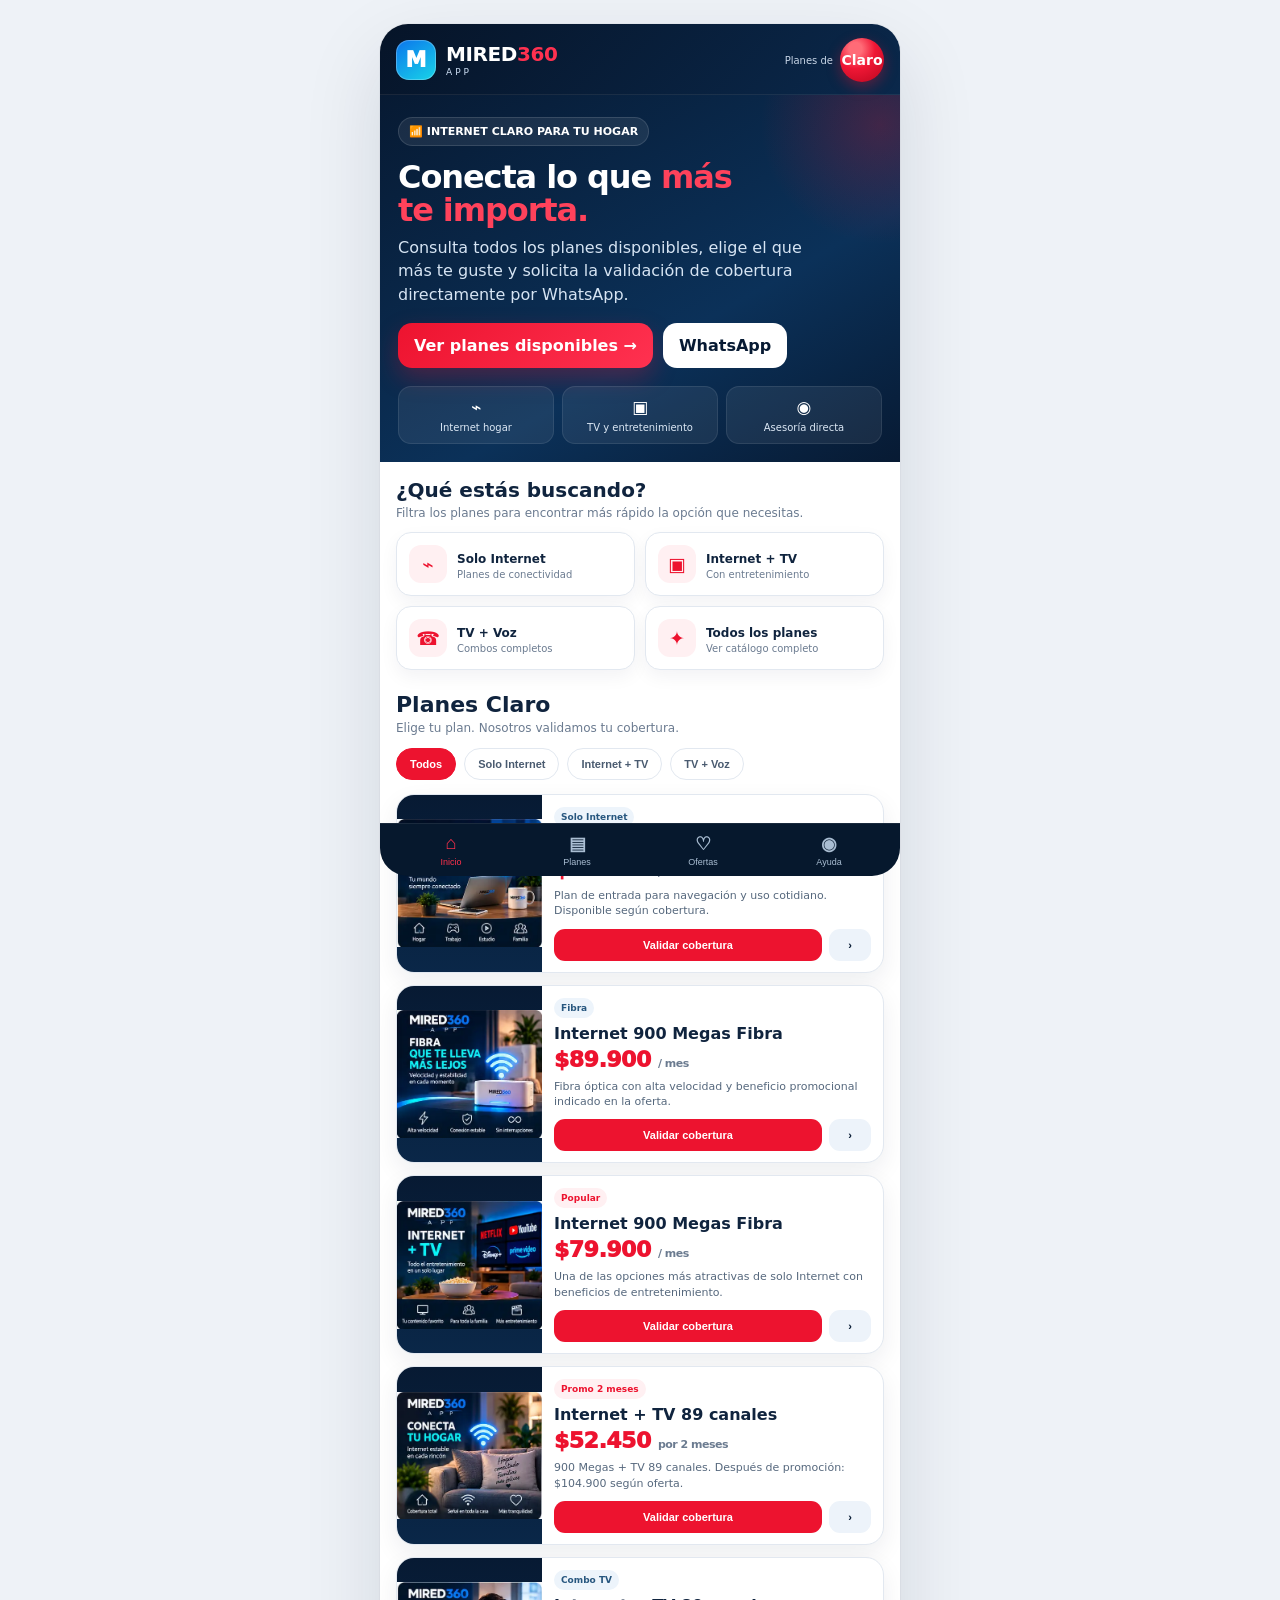
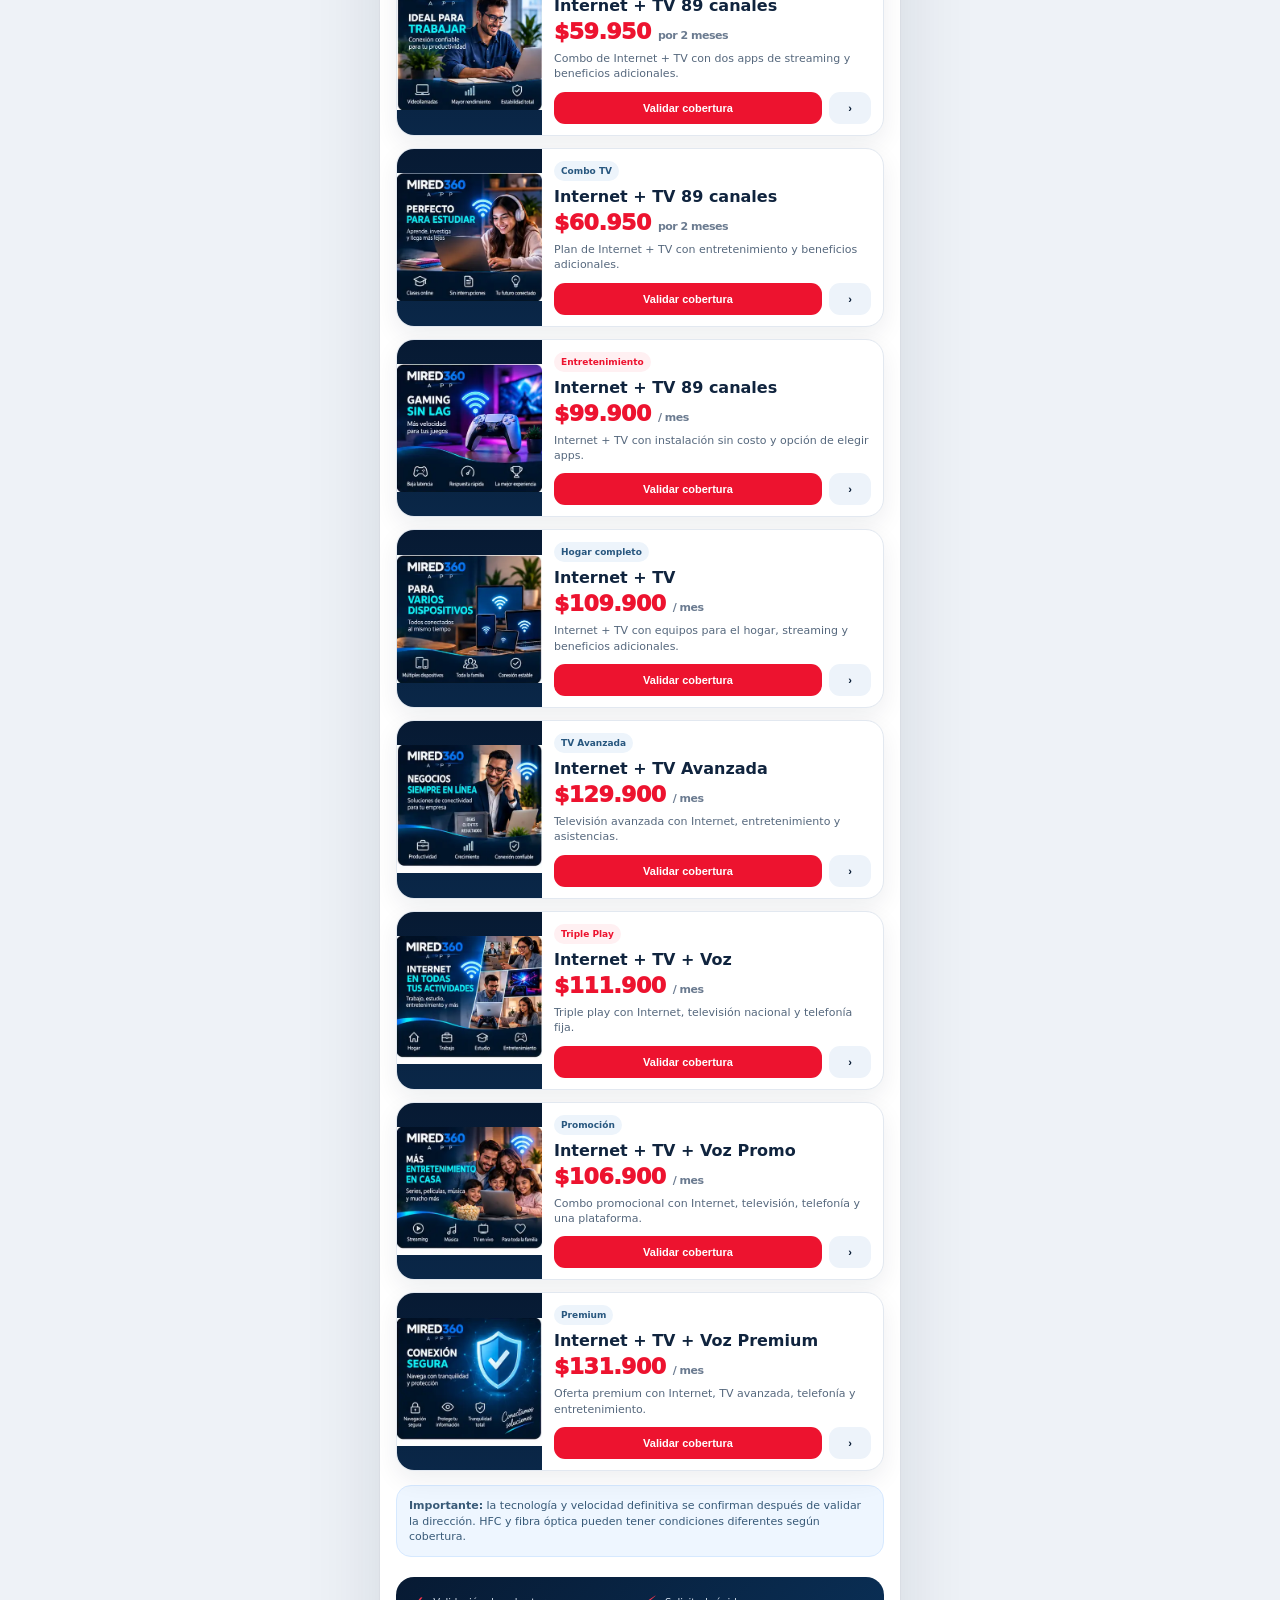
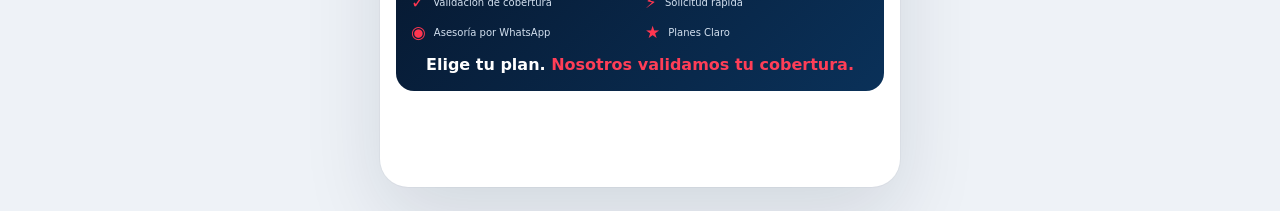
==== commit 32d92f3c: "Update print statement from 'Hello' to 'Goodbye'" ====
--- a/index.html
+++ b/index.html
@@ -1,67 +1,77 @@
-cky;top:0;z-index:30;background:linear-gradient(135deg,#061428,#0a284b);color:#fff;padding:14px 16px 12px;border-bottom:1px solid rgba(255,255,255,.08)}.toprow{display:flex;align-items:center;justify-content:space-between;gap:14px}.brand{display:flex;align-items:center;gap:10px}.micon{width:40px;height:40px;border-radius:13px;background:linear-gradient(145deg,#0c75ec,#18d5e8);display:grid;place-items:center;font-weight:1000;font-size:21px;box-shadow:inset 0 0 0 1px rgba(255,255,255,.25)}.brandtext{line-height:1}.brandtext b{font-size:20px;letter-spacing:-.4px}.brandtext b span{color:var(--red2)}.brandtext small{display:block;font-size:9px;letter-spacing:3px;margin-top:4px;color:#cfe0f5}.claro-pill{display:flex;align-items:center;gap:7px;font-size:10px;color:#c8d6e7}.claro-logo{width:44px;height:44px;border-radius:50%;display:grid;place-items:center;background:radial-gradient(circle at 35% 25%,#ff6b77 0 15%,#ef1735 45%,#ba061f 100%);font-weight:900;font-size:14px;color:#fff;box-shadow:0 5px 14px rgba(237,19,47,.35)}
-.hero{position:relative;overflow:hidden;background:linear-gradient(150deg,#071a33 0%,#0b3159 62%,#071a33 100%);color:#fff;padding:22px 18px 18px}.hero:after{content:"";position:absolute;width:260px;height:260px;border-radius:50%;background:radial-gradient(circle,rgba(237,19,47,.24),transparent 65%);right:-110px;top:-100px}.kicker{display:inline-flex;align-items:center;gap:7px;background:rgba(255,255,255,.08);border:1px solid rgba(255,255,255,.12);border-radius:999px;padding:7px 10px;font-size:11px;font-weight:800}.hero h1{font-size:32px;line-height:1.02;letter-spacing:-1.1px;margin:15px 0 10px;max-width:350px}.hero h1 span{color:#ff425b}.hero p{margin:0 0 17px;color:#d6e4f3;line-height:1.45;max-width:410px}.hero-actions{display:flex;gap:10px;flex-wrap:wrap}.cta{border:0;border-radius:14px;padding:13px 16px;font-weight:900;text-decoration:none;display:inline-flex;align-items:center;justify-content:center;gap:8px}.cta.red{background:linear-gradient(135deg,var(--red),var(--red2));color:#fff;box-shadow:0 10px 24px rgba(237,19,47,.28)}.cta.ghost{background:#fff;color:var(--navy)}.hero-features{display:grid;grid-template-columns:repeat(3,1fr);gap:8px;margin-top:18px}.feature{background:rgba(255,255,255,.07);border:1px solid rgba(255,255,255,.09);border-radius:13px;padding:10px 8px;text-align:center;font-size:10px;color:#dce8f5}.feature b{display:block;color:#fff;font-size:17px;margin-bottom:5px}
-.quick{padding:16px 16px 4px;background:#fff}.quick h2{font-size:20px;margin:0 0 4px}.quick p{font-size:12px;color:var(--muted);margin:0 0 12px}.quickgrid{display:grid;grid-template-columns:1fr 1fr;gap:10px}.qcard{border:1px solid var(--line);border-radius:15px;padding:12px;background:#fff;display:flex;align-items:center;gap:10px;box-shadow:0 7px 18px rgba(7,26,51,.05);cursor:pointer}.qicon{width:38px;height:38px;border-radius:12px;background:#fff0f2;color:var(--red);display:grid;place-items:center;font-size:19px}.qcard b{font-size:12px}.qcard small{display:block;color:var(--muted);font-size:10px;margin-top:2px}
-.section{padding:18px 16px}.sectionhead{display:flex;justify-content:space-between;align-items:end;gap:12px}.sectionhead h2{margin:0;font-size:22px}.sectionhead p{margin:4px 0 0;color:var(--muted);font-size:12px}.filters{display:flex;gap:8px;overflow:auto;padding:13px 0 4px;scrollbar-width:none}.filters::-webkit-scrollbar{display:none}.filters button{white-space:nowrap;border:1px solid var(--line);background:#fff;color:#4a5b70;border-radius:999px;padding:9px 13px;font-weight:800;font-size:11px}.filters button.active{background:var(--red);border-color:var(--red);color:#fff}
-.cards{display:grid;gap:12px;margin-top:10px}.card{display:grid;grid-template-columns:132px 1fr;background:#fff;border:1px solid var(--line);border-radius:18px;overflow:hidden;box-shadow:0 9px 25px rgba(7,26,51,.07)}.thumb{height:100%;min-height:168px;background:linear-gradient(180deg,#071a33,#0a2748);position:relative;overflow:hidden;display:flex;align-items:center;justify-content:center}.thumb img{display:block;width:100%;height:100%;object-fit:contain;object-position:center;transform:none}.cardbody{padding:12px 12px 11px}.badges{display:flex;gap:6px;flex-wrap:wrap;margin-bottom:6px}.badge{font-size:9px;padding:5px 7px;border-radius:999px;background:#edf4fb;color:#28577f;font-weight:900}.badge.hot{background:#fff0f2;color:var(--red)}.card h3{font-size:16px;margin:0 0 4px}.price{font-size:22px;font-weight:1000;color:var(--red);letter-spacing:-.5px}.price small{font-size:11px;color:var(--muted);font-weight:700}.desc{font-size:11px;color:#56687d;line-height:1.4;margin:7px 0 10px}.card-actions{display:grid;grid-template-columns:1fr auto;gap:7px}.wa,.detail{border:0;border-radius:11px;padding:10px 11px;font-weight:900;font-size:11px;cursor:pointer}.wa{background:var(--red);color:#fff}.detail{background:#edf3fa;color:var(--navy);min-width:42px}.tech{margin:14px 0 0;background:#eef6ff;border:1px solid #d6e9ff;border-radius:15px;padding:12px;font-size:11px;color:#385a78;line-height:1.4}
-.trust{margin:2px 16px 18px;background:linear-gradient(135deg,#071a33,#0a3159);border-radius:18px;color:#fff;padding:15px}.trustgrid{display:grid;grid-template-columns:repeat(2,1fr);gap:10px}.trustitem{display:flex;gap:8px;align-items:center;font-size:10px;color:#d3e0ef}.trustitem b{font-size:17px;color:#ff3650}.footer-note{text-align:center;font-weight:900;color:#fff;margin:13px 0 2px}.footer-note span{color:#ff3e57}
-.bottom{position:fixed;left:50%;transform:translateX(-50%);bottom:0;z-index:40;width:min(100%,520px);background:#06182d;color:#a9bdd2;border-top:1px solid rgba(255,255,255,.08);display:grid;grid-template-columns:repeat(4,1fr);padding:8px 8px calc(8px + env(safe-area-inset-bottom))}.navbtn{background:none;border:0;color:inherit;display:grid;gap:2px;place-items:center;font-size:9px}.navbtn b{font-size:18px}.navbtn.active{color:#ff314c}
-.modal{position:fixed;inset:0;background:rgba(4,13,24,.62);z-index:100;display:none;align-items:flex-end;justify-content:center}.modal.open{display:flex}.sheet{width:min(100%,520px);max-height:90vh;overflow:auto;background:#fff;border-radius:24px 24px 0 0;box-shadow:0 -30px 70px rgba(0,0,0,.24)}.sheetcover{height:230px;background:#f3f5f8;position:relative}.sheetcover img{width:100%;height:100%;object-fit:cover}.close{position:absolute;right:14px;top:14px;width:40px;height:40px;border:0;border-radius:50%;background:rgba(7,26,51,.9);color:#fff;font-size:18px}.sheetbody{padding:18px}.sheetbody h2{margin:0 0 6px}.sheetprice{font-size:28px;color:var(--red);font-weight:1000}.benefits{display:grid;gap:8px;margin:15px 0}.benefit{display:flex;gap:9px;font-size:13px;color:#45586d}.check{width:21px;height:21px;border-radius:50%;display:grid;place-items:center;background:#e9f8ef;color:var(--green);font-weight:1000;flex:0 0 auto}.sheetwa{width:100%;padding:14px;border:0;border-radius:14px;background:linear-gradient(135deg,var(--red),var(--red2));color:#fff;font-weight:1000;font-size:14px}
-@media(min-width:700px){body{padding:24px}.app{border-radius:28px;overflow:hidden;min-height:calc(100vh - 48px)}.bottom{bottom:24px;border-radius:0 0 28px 28px}.modal{align-items:center}.sheet{border-radius:24px;max-height:86vh}.card{grid-template-columns:145px 1fr}}
-</style>
-</head>
-<body>
-<div class="app" id="app">
-<header class="top">
-  <div class="toprow">
-    <div class="brand"><div class="micon">M</div><div class="brandtext"><b>MIRED<span>360</span></b><small>APP</small></div></div>
-    <div class="claro-pill"><span>Planes de</span><div class="claro-logo">Claro</div></div>
-  </div>
-</header>
-<section class="hero" id="inicio">
-  <div class="kicker">📶 INTERNET CLARO PARA TU HOGAR</div>
-  <h1>Conecta lo que <span>más te importa.</span></h1>
-  <p>Consulta todos los planes disponibles, elige el que más te guste y solicita la validación de cobertura directamente por WhatsApp.</p>
-  <div class="hero-actions"><a href="#planes" class="cta red">Ver planes disponibles →</a><a class="cta ghost" href="https://wa.me/573229432085?text=Hola%20MIRED360,%20quiero%20validar%20cobertura%20de%20Internet.%0A%0ACiudad:%0ABarrio:%0ADirecci%C3%B3n:" target="_blank">WhatsApp</a></div>
-  <div class="hero-features"><div class="feature"><b>⌁</b>Internet hogar</div><div class="feature"><b>▣</b>TV y entretenimiento</div><div class="feature"><b>◉</b>Asesoría directa</div></div>
-</section>
-<section class="quick">
-  <h2>¿Qué estás buscando?</h2><p>Filtra los planes para encontrar más rápido la opción que necesitas.</p>
-  <div class="quickgrid"><div class="qcard" data-q="internet"><div class="qicon">⌁</div><div><b>Solo Internet</b><small>Planes de conectividad</small></div></div><div class="qcard" data-q="tv"><div class="qicon">▣</div><div><b>Internet + TV</b><small>Con entretenimiento</small></div></div><div class="qcard" data-q="triple"><div class="qicon">☎</div><div><b>TV + Voz</b><small>Combos completos</small></div></div><div class="qcard" data-q="all"><div class="qicon">✦</div><div><b>Todos los planes</b><small>Ver catálogo completo</small></div></div></div>
-</section>
-<section class="section" id="planes">
-  <div class="sectionhead"><div><h2>Planes Claro</h2><p>Elige tu plan. Nosotros validamos tu cobertura.</p></div></div>
-  <div class="filters"><button class="active" data-filter="all">Todos</button><button data-filter="internet">Solo Internet</button><button data-filter="tv">Internet + TV</button><button data-filter="triple">TV + Voz</button></div>
-  <div class="cards" id="cards"></div>
-  <div class="tech"><b>Importante:</b> la tecnología y velocidad definitiva se confirman después de validar la dirección. HFC y fibra óptica pueden tener condiciones diferentes según cobertura.</div>
-</section>
-<div class="trust"><div class="trustgrid"><div class="trustitem"><b>✓</b>Validación de cobertura</div><div class="trustitem"><b>⚡</b>Solicitud rápida</div><div class="trustitem"><b>◉</b>Asesoría por WhatsApp</div><div class="trustitem"><b>★</b>Planes Claro</div></div><div class="footer-note">Elige tu plan. <span>Nosotros validamos tu cobertura.</span></div></div>
-<nav class="bottom"><button class="navbtn active" onclick="go('inicio',this)"><b>⌂</b>Inicio</button><button class="navbtn" onclick="go('planes',this)"><b>▤</b>Planes</button><button class="navbtn" onclick="go('planes',this)"><b>♡</b>Ofertas</button><button class="navbtn" onclick="location.href='https://wa.me/573229432085?text=Hola%20MIRED360,%20necesito%20asesor%C3%ADa%20sobre%20los%20planes%20Claro.'"><b>◉</b>Ayuda</button></nav>
-</div>
-<div class="modal" id="modal"><div class="sheet"><div class="sheetcover"><img id="modalImg" alt="Plan Claro"><button class="close" onclick="closeModal()">×</button></div><div class="sheetbody"><div class="badges" id="modalBadges"></div><h2 id="modalTitle"></h2><div class="sheetprice" id="modalPrice"></div><div class="benefits" id="modalBenefits"></div><button class="sheetwa" id="modalWa">Validar cobertura por WhatsApp</button></div></div></div>
-<script>
-const plans=[
-{id:1,cat:'internet',title:'Internet 300 Megas',price:'$65.900',img:'[data-uri]',desc:'Plan de entrada para navegación y uso cotidiano. Disponible según cobertura.',benefits:['Internet hogar','Uso cotidiano y entretenimiento','Instalación indicada en la oferta: $52.000','Tecnología sujeta a validación'],badge:'Solo Internet'},
-{id:2,cat:'internet',title:'Internet 900 Megas Fibra',price:'$89.900',img:'[data-uri]